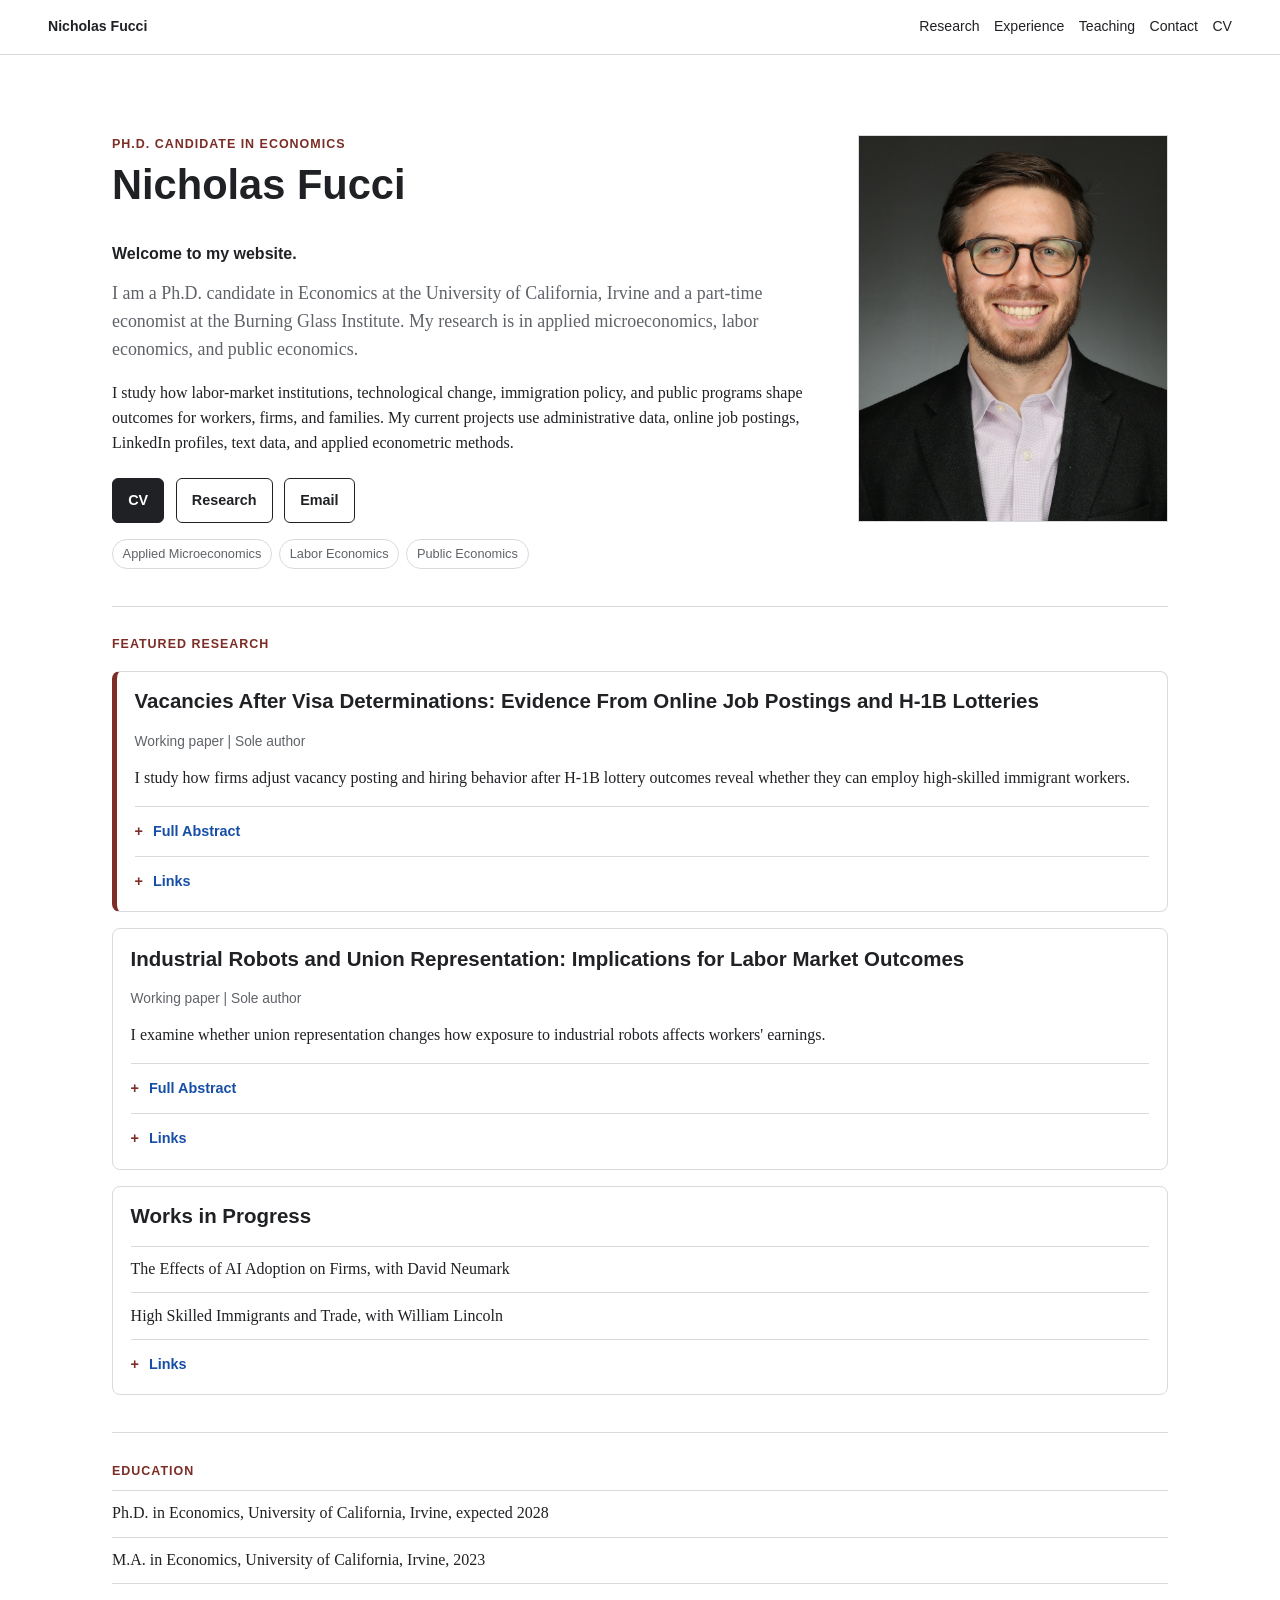
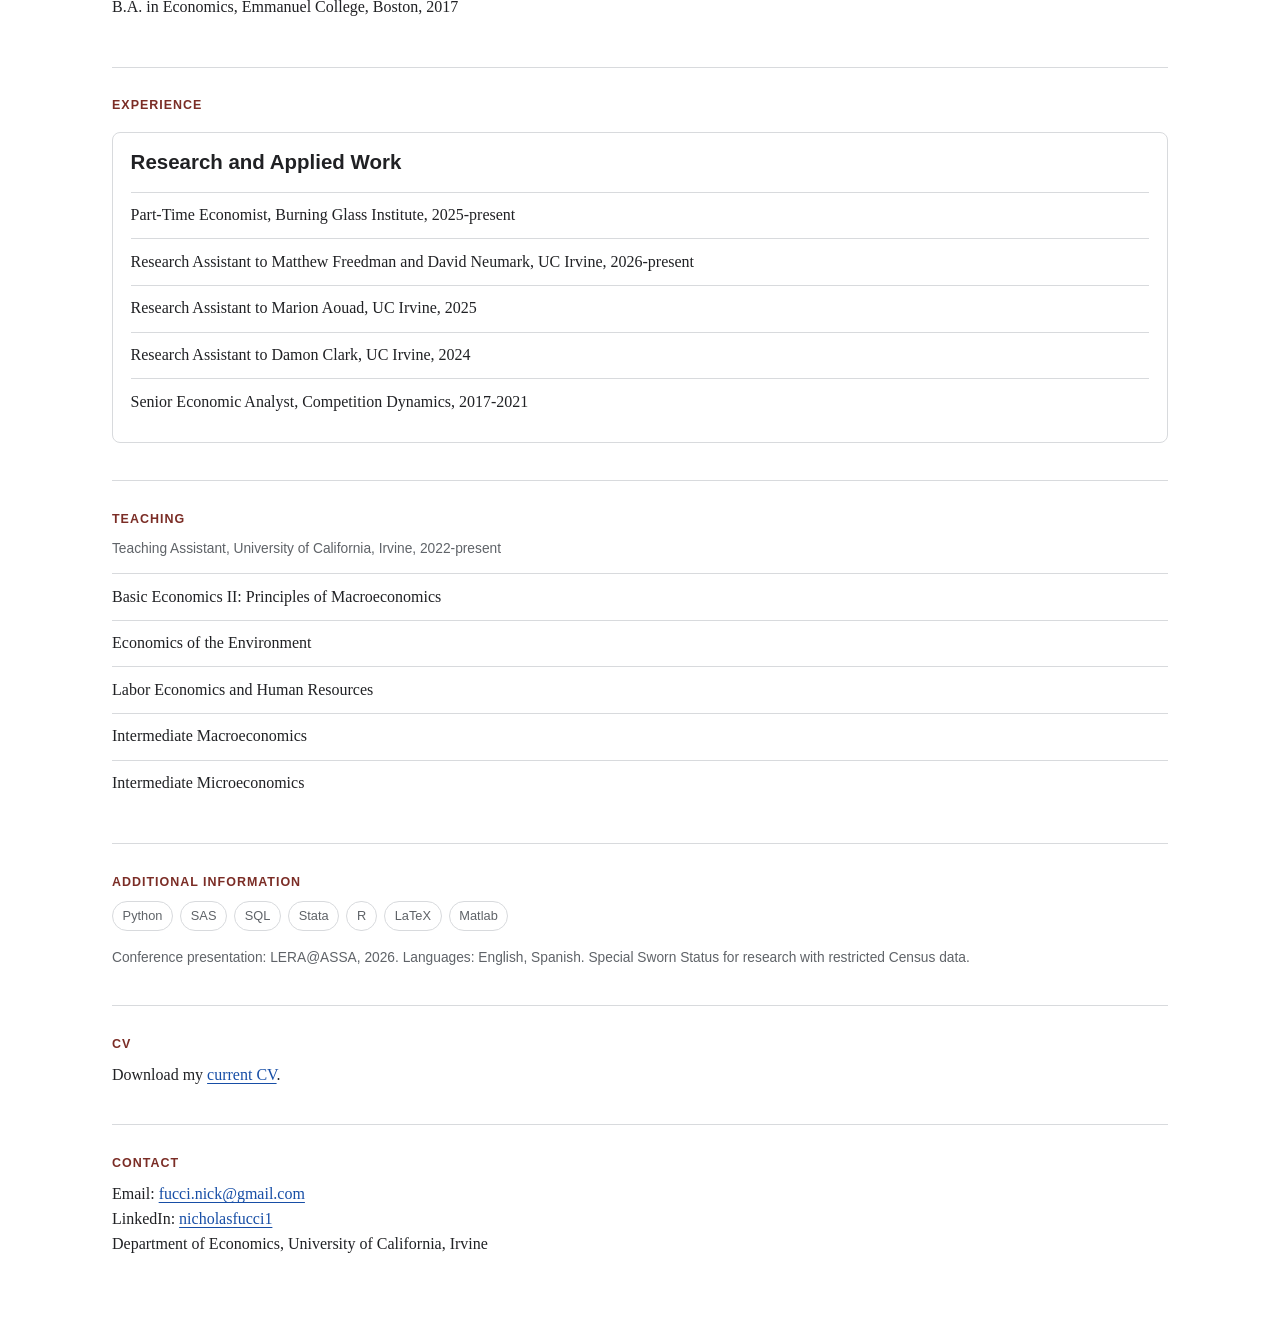
==== index.html @ 7fe5c4fa "Move work in progress link into links section" ====
<!doctype html>
<html lang="en">
  <head>
    <meta charset="utf-8">
    <meta name="viewport" content="width=device-width, initial-scale=1">
    <script async src="https://www.googletagmanager.com/gtag/js?id=G-LJJ1S5D1RD"></script>
    <script>
      window.dataLayer = window.dataLayer || [];
      function gtag(){dataLayer.push(arguments);}
      gtag('js', new Date());

      gtag('config', 'G-LJJ1S5D1RD');
    </script>
    <title>Nicholas Fucci Economics | Ph.D. Candidate at UC Irvine</title>
    <meta
      name="description"
      content="I am Nicholas Fucci, an Economics Ph.D. candidate at the University of California, Irvine specializing in applied microeconomics, labor economics, and public economics."
    >
    <meta name="robots" content="index, follow">
    <link rel="canonical" href="https://fuccin30.github.io/website/">
    <meta property="og:type" content="profile">
    <meta property="og:title" content="Nicholas Fucci Economics | Ph.D. Candidate at UC Irvine">
    <meta
      property="og:description"
      content="I am an Economics Ph.D. candidate at UC Irvine researching applied microeconomics, labor economics, public economics, technology, immigration, and labor-market institutions."
    >
    <meta property="og:url" content="https://fuccin30.github.io/website/">
    <meta property="og:image" content="https://fuccin30.github.io/website/assets/images/nicholas-fucci-headshot.jpg">
    <meta name="twitter:card" content="summary">
    <meta name="twitter:title" content="Nicholas Fucci Economics | Ph.D. Candidate at UC Irvine">
    <meta
      name="twitter:description"
      content="I am an Economics Ph.D. candidate at UC Irvine specializing in applied microeconomics, labor economics, and public economics."
    >
    <meta name="twitter:image" content="https://fuccin30.github.io/website/assets/images/nicholas-fucci-headshot.jpg">
    <link rel="stylesheet" href="shared/styles.css">
    <script type="application/ld+json">
      {
        "@context": "https://schema.org",
        "@type": "Person",
        "name": "Nicholas Fucci",
        "url": "https://fuccin30.github.io/website/",
        "image": "https://fuccin30.github.io/website/assets/images/nicholas-fucci-headshot.jpg",
        "jobTitle": "Ph.D. Candidate in Economics",
        "affiliation": {
          "@type": "CollegeOrUniversity",
          "name": "University of California, Irvine",
          "url": "https://uci.edu/"
        },
        "alumniOf": [
          {
            "@type": "CollegeOrUniversity",
            "name": "University of California, Irvine"
          },
          {
            "@type": "CollegeOrUniversity",
            "name": "Emmanuel College"
          }
        ],
        "knowsAbout": [
          "Economics",
          "Applied Microeconomics",
          "Labor Economics",
          "Public Economics",
          "Industrial Robots",
          "Union Representation",
          "H-1B Visas",
          "Online Job Postings"
        ],
        "sameAs": [
          "https://www.linkedin.com/in/nicholasfucci1"
        ]
      }
    </script>
  </head>
  <body class="shell-page">
    <nav class="nav" aria-label="Main navigation">
      <a class="site-name" href="index.html">Nicholas Fucci</a>
      <div class="nav-links">
        <a href="#research">Research</a>
        <a href="#experience">Experience</a>
        <a href="#teaching">Teaching</a>
        <a href="#contact">Contact</a>
        <a href="#cv">CV</a>
      </div>
    </nav>

    <main class="container">
      <section class="hero">
        <div>
          <p class="eyebrow">Ph.D. Candidate in Economics</p>
          <h1>Nicholas Fucci</h1>
          <p class="welcome-line">Welcome to my website.</p>
          <p class="lede">
            I am a Ph.D. candidate in Economics at the University of California,
            Irvine and a part-time economist at the Burning Glass Institute. My
            research is in applied microeconomics, labor economics, and public
            economics.
          </p>
          <p>
            I study how labor-market institutions, technological change, immigration
            policy, and public programs shape outcomes for workers, firms, and families.
            My current projects use administrative data, online job postings, LinkedIn
            profiles, text data, and applied econometric methods.
          </p>
          <div class="action-row">
            <a class="button" href="assets/files/Nicholas-Fucci-CV.pdf" target="_blank" rel="noopener">CV</a>
            <a class="button secondary" href="#research">Research</a>
            <a class="button secondary" href="mailto:fucci.nick@gmail.com">Email</a>
          </div>
          <div class="tag-row" aria-label="Research fields">
            <span class="tag">Applied Microeconomics</span>
            <span class="tag">Labor Economics</span>
            <span class="tag">Public Economics</span>
          </div>
        </div>
        <img
          class="headshot-photo"
          src="assets/images/nicholas-fucci-headshot.jpg"
          alt="Nicholas Fucci headshot"
        >
      </section>

      <section class="section" id="research">
        <p class="eyebrow">Featured Research</p>
        <article class="paper-card featured">
          <h2>Vacancies After Visa Determinations: Evidence From Online Job Postings and H-1B Lotteries</h2>
          <p class="meta">Working paper | Sole author</p>
          <p class="paper-summary">
            I study how firms adjust vacancy posting and hiring behavior after H-1B
            lottery outcomes reveal whether they can employ high-skilled immigrant
            workers.
          </p>
          <details class="paper-details">
            <summary>Full Abstract</summary>
            <p>
              This paper studies the impact of high-skilled immigration on firms and
              workers in response to the H-1B visa lottery. I construct firm-level
              measures of lottery success using administrative H-1B data and link these
              measures to detailed job posting and LinkedIn profile data. I find that
              firms with more favorable lottery outcomes increase vacancy postings in
              the months following the lottery, consistent with H-1B workers
              complementing rather than substituting for domestic labor. Further, I
              find evidence that these firms increase their hiring intensity during the
              interim months between the realization of the lottery and the time H-1B
              workers' visas become active, as reflected by a decrease in the average
              duration vacancies are held open. Additional evidence suggests that these
              changes in hiring behavior are not accompanied by systematic changes in
              posted salaries in the short-term. Heterogeneity analyses show that these
              effects are strongest among small and mid-sized firms, suggesting that
              constraints on specialized labor are more salient for these firms.
            </p>
          </details>
          <details class="paper-details">
            <summary>Links</summary>
            <div class="paper-links">
              <span>Draft coming soon</span>
            </div>
          </details>
        </article>

        <article class="paper-card">
          <h2>Industrial Robots and Union Representation: Implications for Labor Market Outcomes</h2>
          <p class="meta">Working paper | Sole author</p>
          <p class="paper-summary">
            I examine whether union representation changes how exposure to industrial
            robots affects workers' earnings.
          </p>
          <details class="paper-details">
            <summary>Full Abstract</summary>
            <p>
              I investigate the differential impact of exposure to industrial robots on
              the earnings of union and non-union workers over the 40-year period from
              1983 to 2022. To estimate this effect, I develop a measure of exposure to
              industrial robot technology using a natural language processing technique.
              Specifically, I apply a dependency parsing algorithm to text from
              occupation taxonomies and U.S. patents to quantify the relevance of
              robot-related innovations to each occupation. The results show that union
              members working in occupations exposed to industrial robots experience a
              significant earnings premium relative to non-union members in the same
              occupation. In my preferred specification, the results indicate a one
              standard deviation increase in exposure to industrial robot technology is
              associated with 2.6% higher weekly earnings for union workers.
            </p>
          </details>
          <details class="paper-details">
            <summary>Links</summary>
            <div class="paper-links">
              <span>Draft coming soon</span>
            </div>
          </details>
        </article>
        <article class="paper-card">
          <h2>Works in Progress</h2>
          <ul class="plain-list">
            <li>The Effects of AI Adoption on Firms, with David Neumark</li>
            <li>High Skilled Immigrants and Trade, with William Lincoln</li>
          </ul>
          <details class="paper-details">
            <summary>Links</summary>
            <div class="paper-links">
              <a
                href="https://www.socsci.uci.edu/newsevents/news/2026/2026-07-28-neumark-government-regulations-ai-employment"
                target="_blank"
                rel="noopener"
              >High level description of the project (UCI School of Social Sciences)</a>
            </div>
          </details>
        </article>
      </section>

      <section class="section">
        <p class="eyebrow">Education</p>
        <ul class="plain-list">
          <li>Ph.D. in Economics, University of California, Irvine, expected 2028</li>
          <li>M.A. in Economics, University of California, Irvine, 2023</li>
          <li>B.A. in Economics, Emmanuel College, Boston, 2017</li>
        </ul>
      </section>

      <section class="section" id="experience">
        <p class="eyebrow">Experience</p>
        <article class="paper-card">
          <h2>Research and Applied Work</h2>
          <ul class="plain-list">
            <li>Part-Time Economist, Burning Glass Institute, 2025-present</li>
            <li>Research Assistant to Matthew Freedman and David Neumark, UC Irvine, 2026-present</li>
            <li>Research Assistant to Marion Aouad, UC Irvine, 2025</li>
            <li>Research Assistant to Damon Clark, UC Irvine, 2024</li>
            <li>Senior Economic Analyst, Competition Dynamics, 2017-2021</li>
          </ul>
        </article>
      </section>

      <section class="section" id="teaching">
        <p class="eyebrow">Teaching</p>
        <p class="meta">Teaching Assistant, University of California, Irvine, 2022-present</p>
        <ul class="plain-list">
          <li>Basic Economics II: Principles of Macroeconomics</li>
          <li>Economics of the Environment</li>
          <li>Labor Economics and Human Resources</li>
          <li>Intermediate Macroeconomics</li>
          <li>Intermediate Microeconomics</li>
        </ul>
      </section>

      <section class="section">
        <p class="eyebrow">Additional Information</p>
        <div class="tag-row" aria-label="Skills">
          <span class="tag">Python</span>
          <span class="tag">SAS</span>
          <span class="tag">SQL</span>
          <span class="tag">Stata</span>
          <span class="tag">R</span>
          <span class="tag">LaTeX</span>
          <span class="tag">Matlab</span>
        </div>
        <p class="meta" style="margin-top: 1rem;">
          Conference presentation: LERA@ASSA, 2026. Languages: English, Spanish.
          Special Sworn Status for research with restricted Census data.
        </p>
      </section>

      <section class="section" id="cv">
        <p class="eyebrow">CV</p>
        <p>
          Download my <a href="assets/files/Nicholas-Fucci-CV.pdf" target="_blank" rel="noopener">current CV</a>.
        </p>
      </section>

      <section class="section" id="contact">
        <p class="eyebrow">Contact</p>
        <p>
          Email: <a href="mailto:fucci.nick@gmail.com">fucci.nick@gmail.com</a><br>
          LinkedIn: <a href="https://www.linkedin.com/in/nicholasfucci1">nicholasfucci1</a><br>
          Department of Economics, University of California, Irvine
        </p>
      </section>
    </main>
  </body>
</html>
---- shared/styles.css ----
:root {
  --ink: #202124;
  --muted: #5f6368;
  --line: #d8dadd;
  --soft: #f6f7f4;
  --paper: #ffffff;
  --accent: #7b2d26;
  --accent-2: #2d5d68;
  --accent-3: #576238;
  --link: #174ea6;
  --shadow: 0 14px 34px rgba(32, 33, 36, 0.08);
}

* {
  box-sizing: border-box;
}

html {
  color: var(--ink);
  font-family: Georgia, "Times New Roman", serif;
  line-height: 1.55;
}

body {
  margin: 0;
  background: var(--paper);
}

a {
  color: var(--link);
  text-decoration-thickness: 1px;
  text-underline-offset: 0.18em;
}

img {
  display: block;
  max-width: 100%;
}

h1,
h2,
h3,
p {
  margin-top: 0;
}

h1,
h2,
h3,
.nav,
.button,
.tag,
.meta,
.eyebrow,
.option-number,
.label {
  font-family: Arial, Helvetica, sans-serif;
}

h1 {
  font-size: 2.6rem;
  line-height: 1.08;
  letter-spacing: 0;
}

h2 {
  font-size: 1.28rem;
  line-height: 1.2;
  letter-spacing: 0;
}

h3 {
  font-size: 1rem;
  line-height: 1.3;
  letter-spacing: 0;
}

.eyebrow {
  color: var(--accent);
  font-size: 0.78rem;
  font-weight: 700;
  letter-spacing: 0.08em;
  margin-bottom: 0.55rem;
  text-transform: uppercase;
}

.lede {
  color: var(--muted);
  font-size: 1.12rem;
  max-width: 780px;
}

.welcome-line {
  color: var(--ink);
  font-family: Arial, Helvetica, sans-serif;
  font-size: 1rem;
  font-weight: 700;
  margin-bottom: 0.8rem;
}

.button {
  align-items: center;
  background: var(--ink);
  border: 1px solid var(--ink);
  border-radius: 6px;
  color: #fff;
  display: inline-flex;
  font-size: 0.9rem;
  font-weight: 700;
  justify-content: center;
  min-height: 42px;
  padding: 0.65rem 0.95rem;
  text-decoration: none;
}

.button.secondary {
  background: transparent;
  color: var(--ink);
}

.nav {
  align-items: center;
  border-bottom: 1px solid var(--line);
  display: flex;
  flex-wrap: wrap;
  gap: 0.8rem 1.3rem;
  justify-content: space-between;
  padding: 1rem clamp(1rem, 4vw, 3rem);
}

.nav a {
  color: var(--ink);
  font-size: 0.88rem;
  text-decoration: none;
}

.nav-links {
  display: flex;
  flex-wrap: wrap;
  gap: 0.9rem;
}

.site-name {
  font-weight: 700;
}

.hub {
  margin: 0 auto;
  max-width: 1120px;
  padding: clamp(2rem, 7vw, 5rem) clamp(1rem, 4vw, 2rem);
}

.option-grid {
  display: grid;
  gap: 1rem;
  grid-template-columns: repeat(3, minmax(0, 1fr));
  margin-top: 2.3rem;
}

.option-card,
.notes-panel,
.paper-card,
.research-card,
.profile-card {
  border: 1px solid var(--line);
  border-radius: 8px;
  background: var(--paper);
}

.option-card {
  display: flex;
  flex-direction: column;
  min-height: 310px;
  padding: 1.3rem;
}

.option-card p {
  color: var(--muted);
  flex: 1;
}

.option-number {
  color: var(--accent-2);
  font-size: 0.8rem;
  font-weight: 700;
  margin-bottom: 1.2rem;
}

.notes-panel {
  background: var(--soft);
  margin-top: 1.2rem;
  padding: 1.3rem;
}

.shell-page {
  min-height: 100vh;
}

.container {
  margin: 0 auto;
  max-width: 1120px;
  padding: clamp(1.5rem, 4vw, 3rem) clamp(1rem, 4vw, 2rem);
}

.hero {
  display: grid;
  gap: clamp(1.5rem, 4vw, 3rem);
  grid-template-columns: minmax(0, 1fr) 310px;
  padding-top: 2rem;
}

.headshot-placeholder {
  align-items: center;
  aspect-ratio: 4 / 5;
  background: linear-gradient(135deg, #edf0eb, #d9e2df);
  border: 1px solid var(--line);
  color: var(--muted);
  display: flex;
  font-family: Arial, Helvetica, sans-serif;
  font-size: 0.88rem;
  justify-content: center;
  text-align: center;
}

.headshot-photo {
  aspect-ratio: 4 / 5;
  border: 1px solid var(--line);
  height: auto;
  object-fit: cover;
  object-position: center 22%;
  width: 100%;
}

.action-row {
  display: flex;
  flex-wrap: wrap;
  gap: 0.7rem;
  margin: 1.4rem 0 1rem;
}

.tag-row {
  display: flex;
  flex-wrap: wrap;
  gap: 0.45rem;
}

.tag {
  border: 1px solid var(--line);
  border-radius: 999px;
  color: var(--muted);
  font-size: 0.8rem;
  padding: 0.25rem 0.6rem;
}

.section {
  border-top: 1px solid var(--line);
  margin-top: 2.3rem;
  padding-top: 1.8rem;
}

.two-column {
  display: grid;
  gap: 2rem;
  grid-template-columns: 250px minmax(0, 1fr);
}

.sidebar {
  align-self: start;
  position: sticky;
  top: 1rem;
}

.profile-card {
  padding: 1rem;
}

.profile-card .headshot-placeholder {
  margin-bottom: 1rem;
}

.meta,
.label {
  color: var(--muted);
  font-size: 0.86rem;
}

.contact-list,
.plain-list {
  list-style: none;
  margin: 0;
  padding: 0;
}

.contact-list li,
.plain-list li {
  border-top: 1px solid var(--line);
  padding: 0.65rem 0;
}

.paper-card,
.research-card {
  margin-top: 1rem;
  padding: 1.1rem;
}

.paper-card.featured {
  border-left: 5px solid var(--accent);
}

.paper-summary {
  color: var(--ink);
  font-size: 1rem;
  margin-bottom: 0.95rem;
}

.paper-details {
  border-top: 1px solid var(--line);
  padding: 0.75rem 0;
}

.paper-details:last-child {
  padding-bottom: 0;
}

.paper-details summary {
  color: var(--link);
  cursor: pointer;
  display: inline-flex;
  font-family: Arial, Helvetica, sans-serif;
  font-size: 0.9rem;
  font-weight: 700;
  list-style: none;
}

.paper-details summary::-webkit-details-marker {
  display: none;
}

.paper-details summary::before {
  color: var(--accent);
  content: "+";
  display: inline-block;
  font-weight: 700;
  margin-right: 0.45rem;
  width: 0.7rem;
}

.paper-details[open] summary::before {
  content: "-";
}

.paper-details p {
  margin: 0.8rem 0 0;
}

.paper-links {
  display: flex;
  flex-wrap: wrap;
  gap: 0.75rem;
  margin-top: 0.8rem;
}

.portfolio-hero {
  background: var(--soft);
  border-bottom: 1px solid var(--line);
}

.portfolio-hero-inner {
  display: grid;
  gap: 2rem;
  grid-template-columns: minmax(0, 1fr) 340px;
  margin: 0 auto;
  max-width: 1160px;
  padding: clamp(2rem, 7vw, 4.8rem) clamp(1rem, 4vw, 2rem);
}

.signal-strip {
  border-top: 1px solid var(--line);
  display: grid;
  gap: 1rem;
  grid-template-columns: repeat(3, minmax(0, 1fr));
  margin-top: 2rem;
  padding-top: 1.2rem;
}

.signal-strip strong {
  display: block;
  font-family: Arial, Helvetica, sans-serif;
}

.research-grid {
  display: grid;
  gap: 1rem;
  grid-template-columns: repeat(2, minmax(0, 1fr));
}

.timeline {
  border-left: 2px solid var(--line);
  padding-left: 1.1rem;
}

.timeline-item {
  margin-bottom: 1.2rem;
}

@media (max-width: 800px) {
  h1 {
    font-size: 2rem;
  }

  .option-grid,
  .hero,
  .two-column,
  .portfolio-hero-inner,
  .signal-strip,
  .research-grid {
    grid-template-columns: 1fr;
  }

  .option-card {
    min-height: auto;
  }

  .hero .headshot-photo {
    justify-self: center;
    max-width: 190px;
    order: -1;
  }

  .sidebar {
    position: static;
  }
}
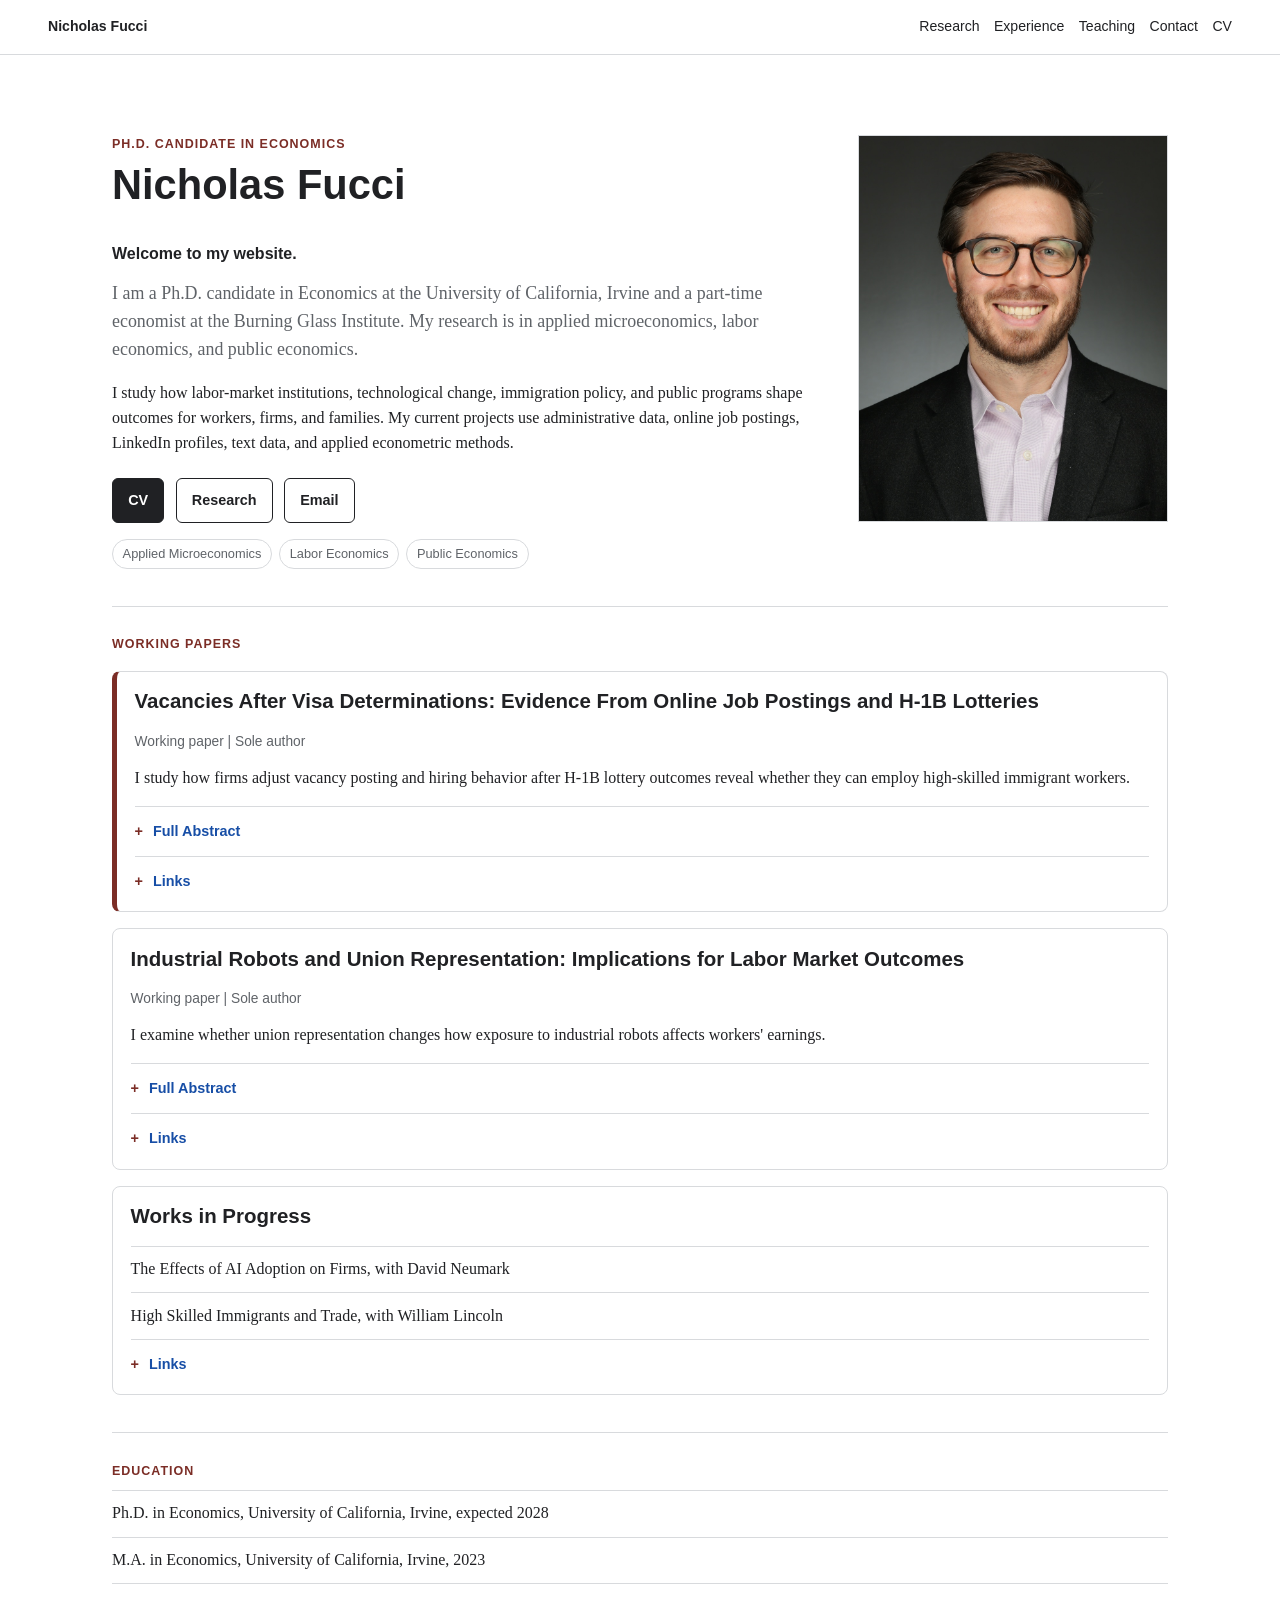
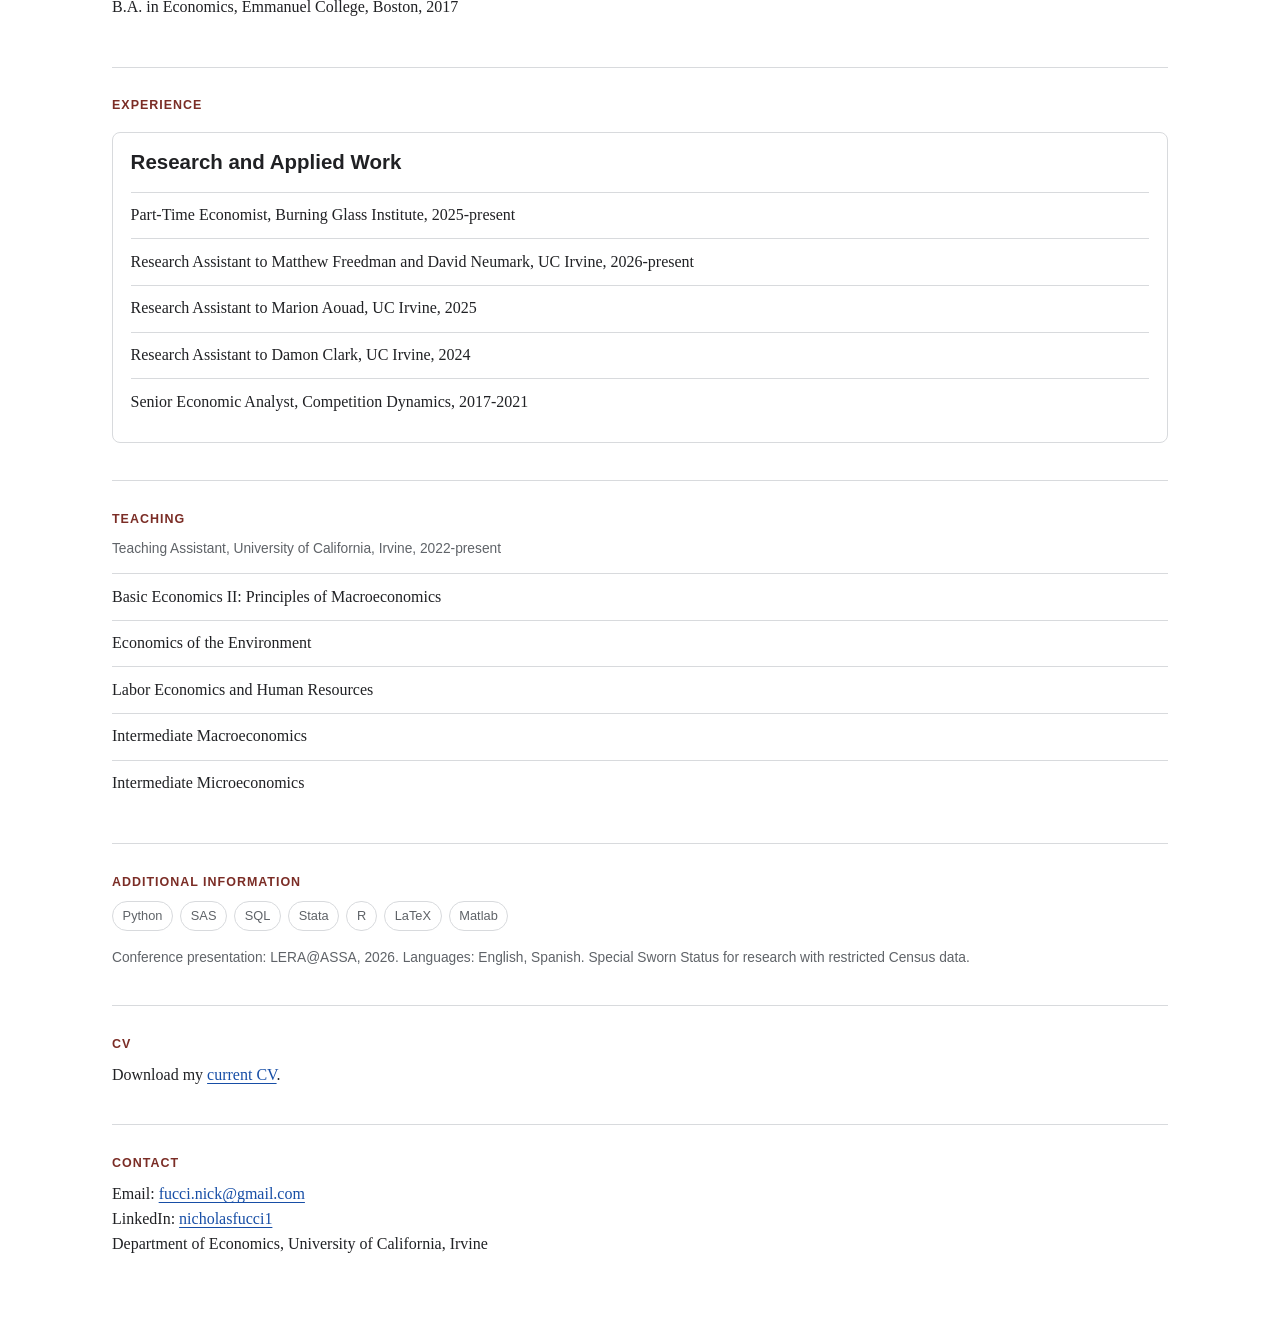
==== commit b72c2c7c: "Rename research section to working papers" ====
--- a/index.html
+++ b/index.html
@@ -122,7 +122,7 @@
       </section>
 
       <section class="section" id="research">
-        <p class="eyebrow">Featured Research</p>
+        <p class="eyebrow">Working Papers</p>
         <article class="paper-card featured">
           <h2>Vacancies After Visa Determinations: Evidence From Online Job Postings and H-1B Lotteries</h2>
           <p class="meta">Working paper | Sole author</p>
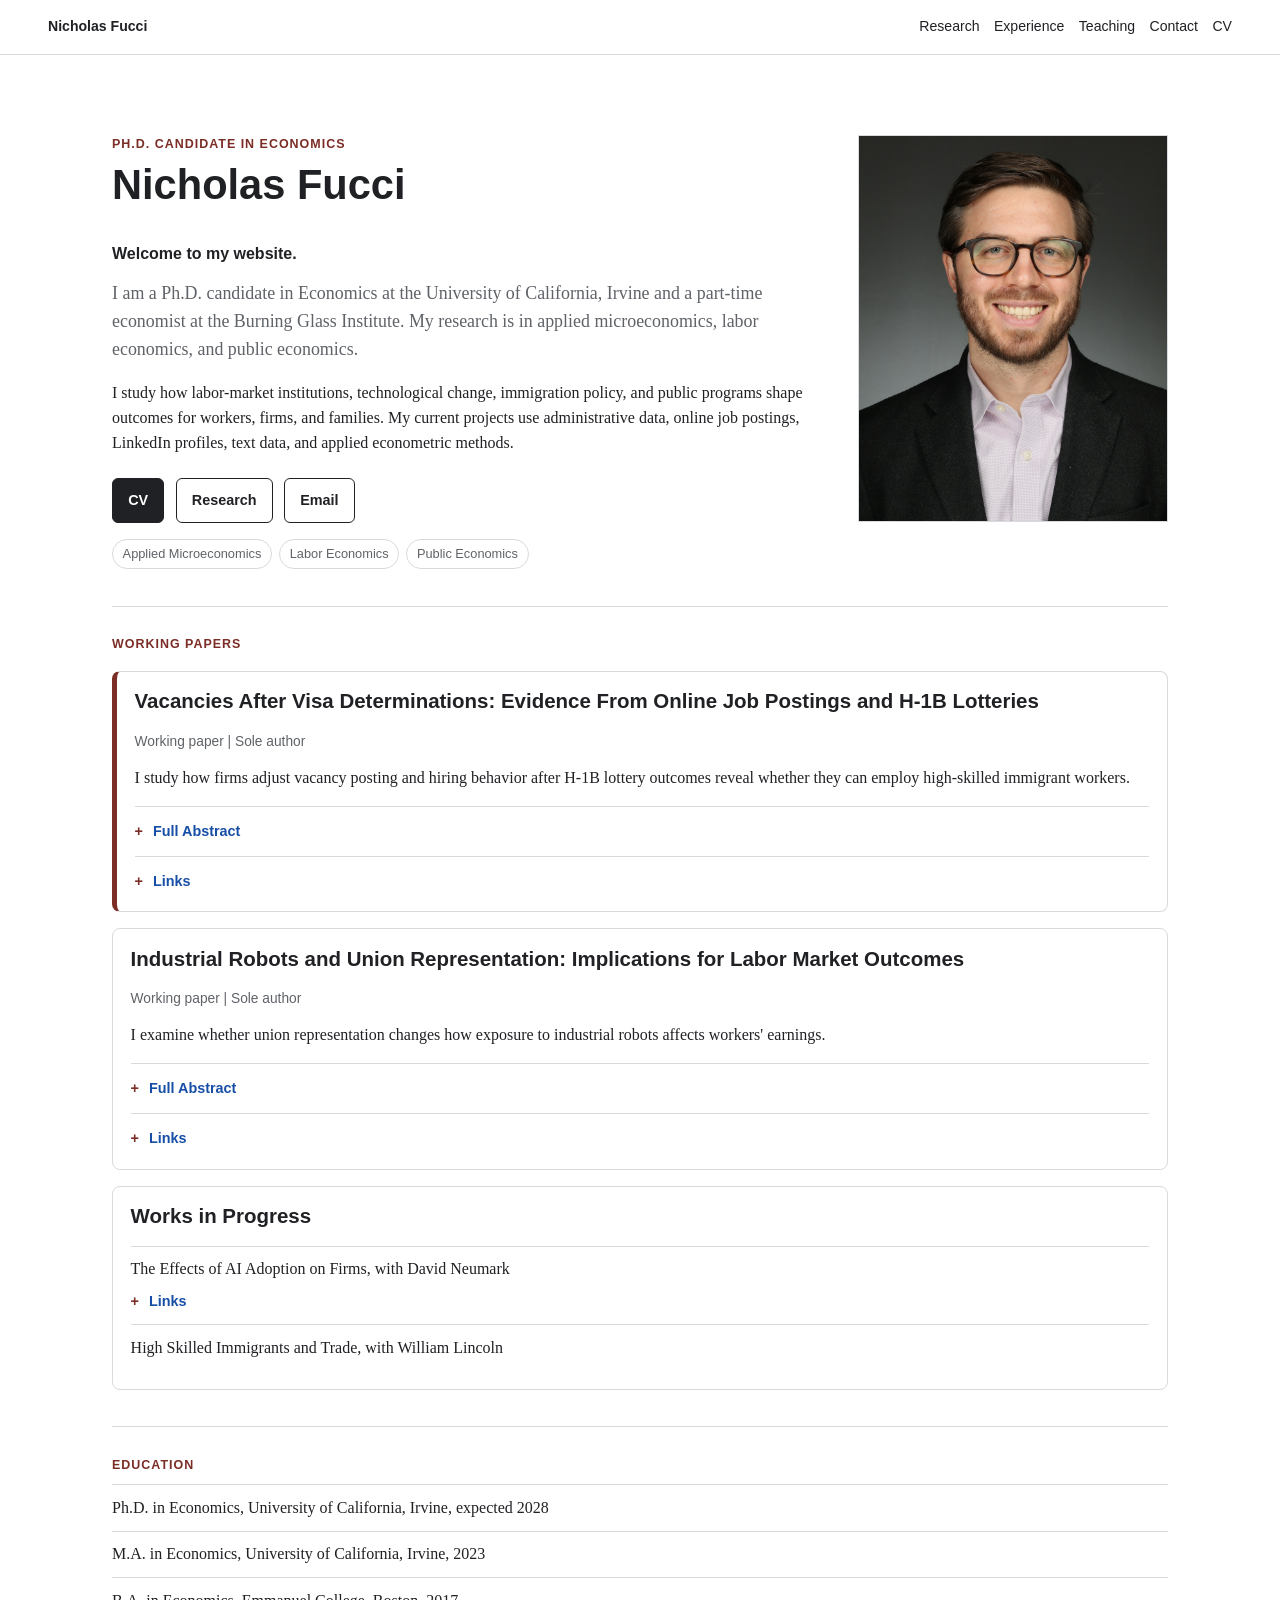
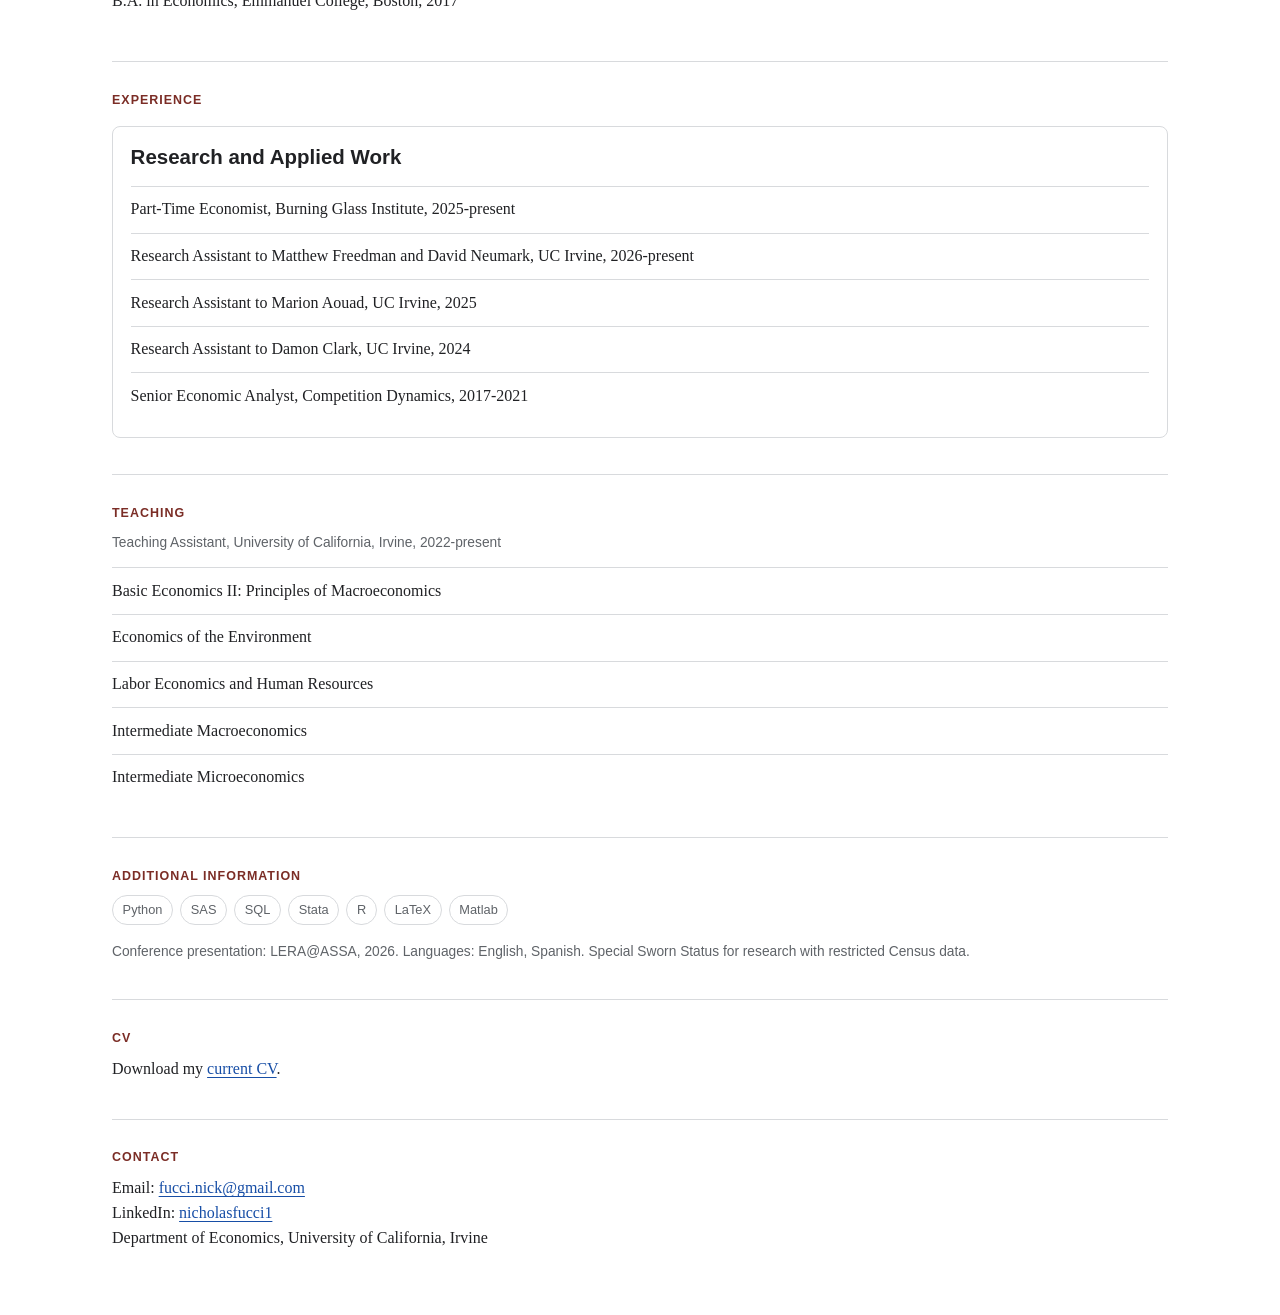
==== commit b3b51e68: "Nest work in progress links under project" ====
--- a/index.html
+++ b/index.html
@@ -193,19 +193,21 @@
         <article class="paper-card">
           <h2>Works in Progress</h2>
           <ul class="plain-list">
-            <li>The Effects of AI Adoption on Firms, with David Neumark</li>
+            <li>
+              The Effects of AI Adoption on Firms, with David Neumark
+              <details class="paper-details project-links">
+                <summary>Links</summary>
+                <div class="paper-links">
+                  <a
+                    href="https://www.socsci.uci.edu/newsevents/news/2026/2026-07-28-neumark-government-regulations-ai-employment"
+                    target="_blank"
+                    rel="noopener"
+                  >High level description of the project (UCI School of Social Sciences)</a>
+                </div>
+              </details>
+            </li>
             <li>High Skilled Immigrants and Trade, with William Lincoln</li>
           </ul>
-          <details class="paper-details">
-            <summary>Links</summary>
-            <div class="paper-links">
-              <a
-                href="https://www.socsci.uci.edu/newsevents/news/2026/2026-07-28-neumark-government-regulations-ai-employment"
-                target="_blank"
-                rel="noopener"
-              >High level description of the project (UCI School of Social Sciences)</a>
-            </div>
-          </details>
         </article>
       </section>
 
--- a/shared/styles.css
+++ b/shared/styles.css
@@ -322,6 +322,11 @@
   padding-bottom: 0;
 }
 
+.plain-list .project-links {
+  border-top: 0;
+  padding: 0.45rem 0 0;
+}
+
 .paper-details summary {
   color: var(--link);
   cursor: pointer;
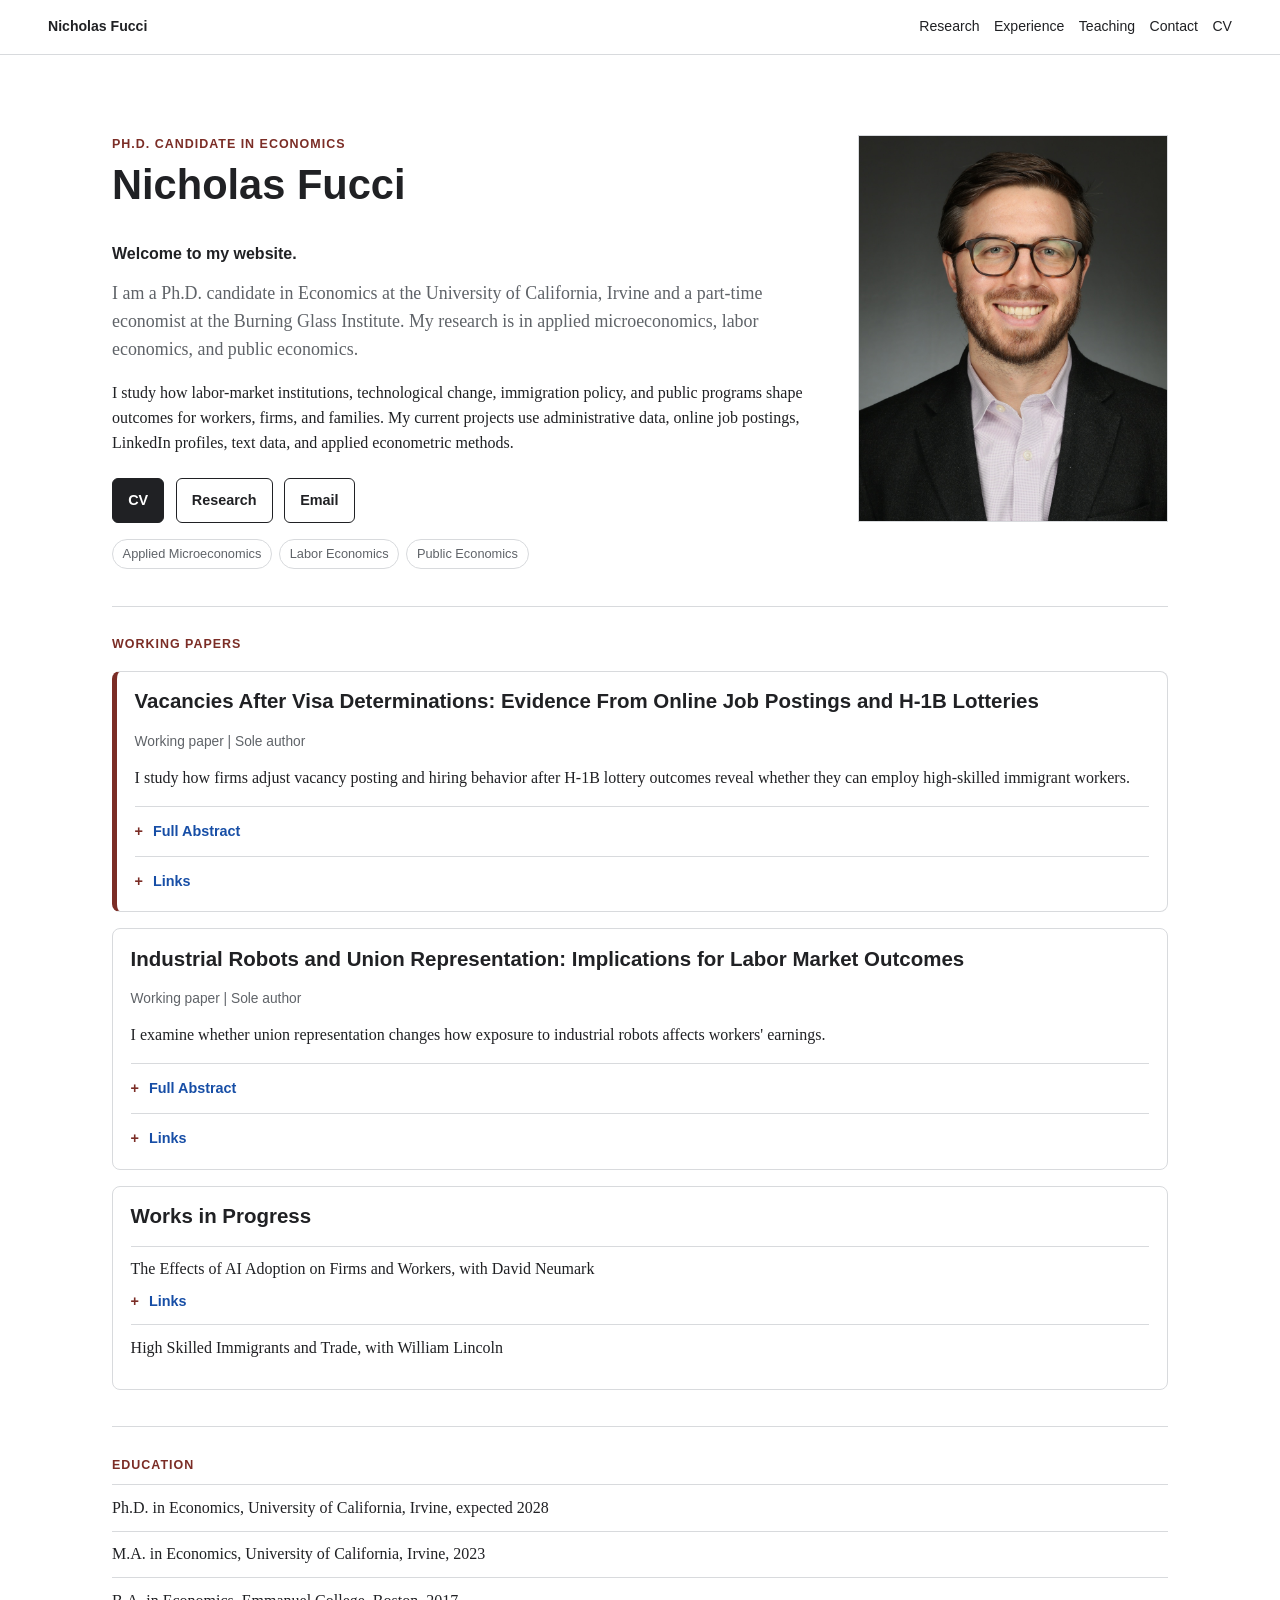
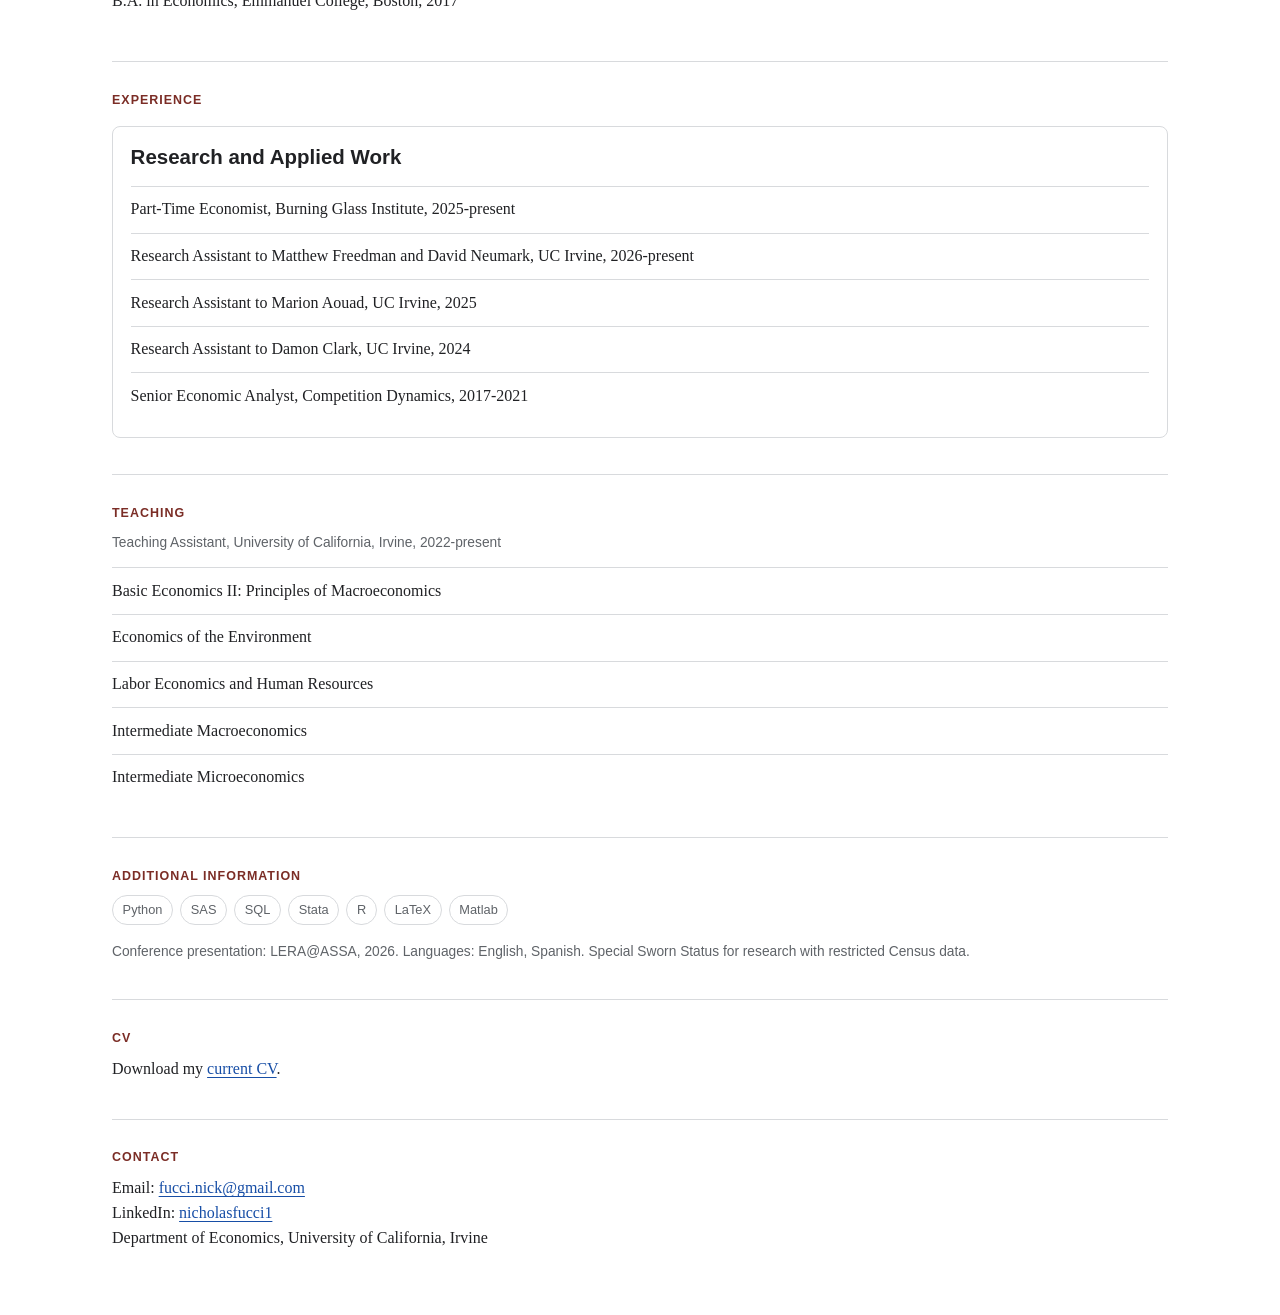
==== commit 4c4c347c: "Rename AI adoption work in progress" ====
--- a/index.html
+++ b/index.html
@@ -194,7 +194,7 @@
           <h2>Works in Progress</h2>
           <ul class="plain-list">
             <li>
-              The Effects of AI Adoption on Firms, with David Neumark
+              The Effects of AI Adoption on Firms and Workers, with David Neumark
               <details class="paper-details project-links">
                 <summary>Links</summary>
                 <div class="paper-links">
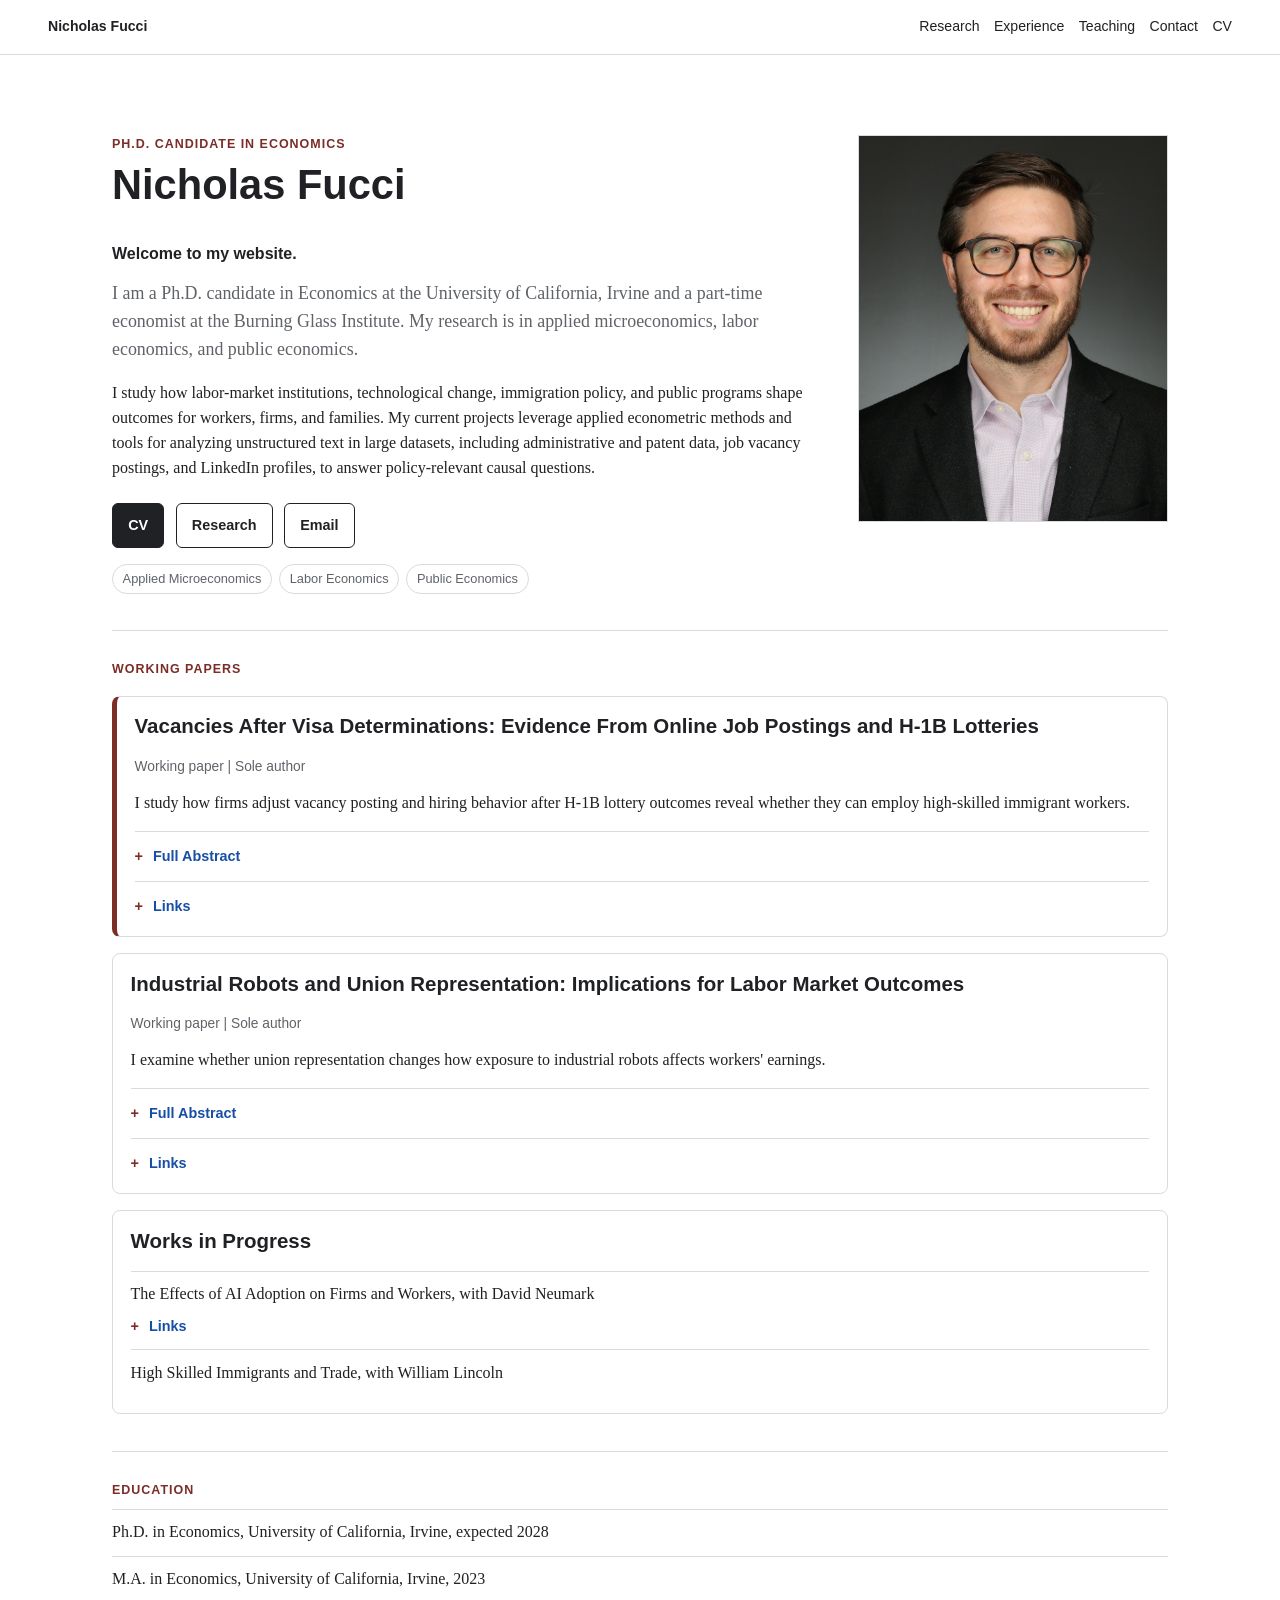
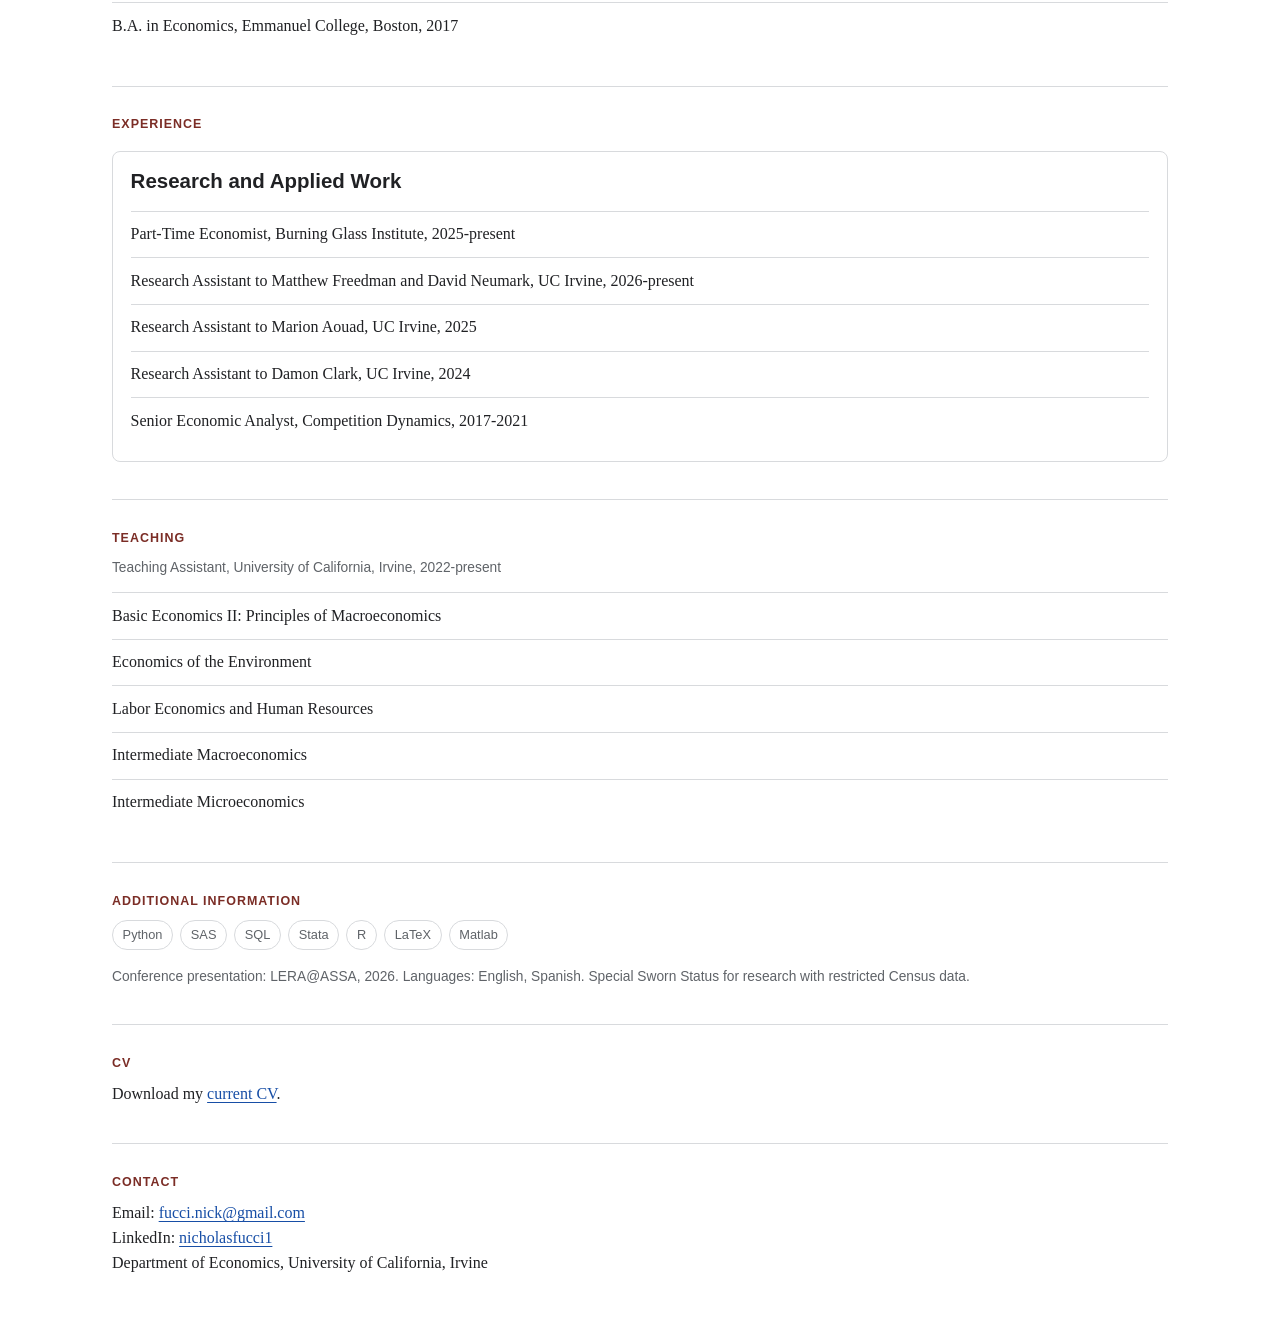
==== commit 80f4d67c: "Refine current projects bio sentence" ====
--- a/index.html
+++ b/index.html
@@ -100,8 +100,10 @@
           <p>
             I study how labor-market institutions, technological change, immigration
             policy, and public programs shape outcomes for workers, firms, and families.
-            My current projects use administrative data, online job postings, LinkedIn
-            profiles, text data, and applied econometric methods.
+            My current projects leverage applied econometric methods and tools for
+            analyzing unstructured text in large datasets, including administrative
+            and patent data, job vacancy postings, and LinkedIn profiles, to answer
+            policy-relevant causal questions.
           </p>
           <div class="action-row">
             <a class="button" href="assets/files/Nicholas-Fucci-CV.pdf" target="_blank" rel="noopener">CV</a>
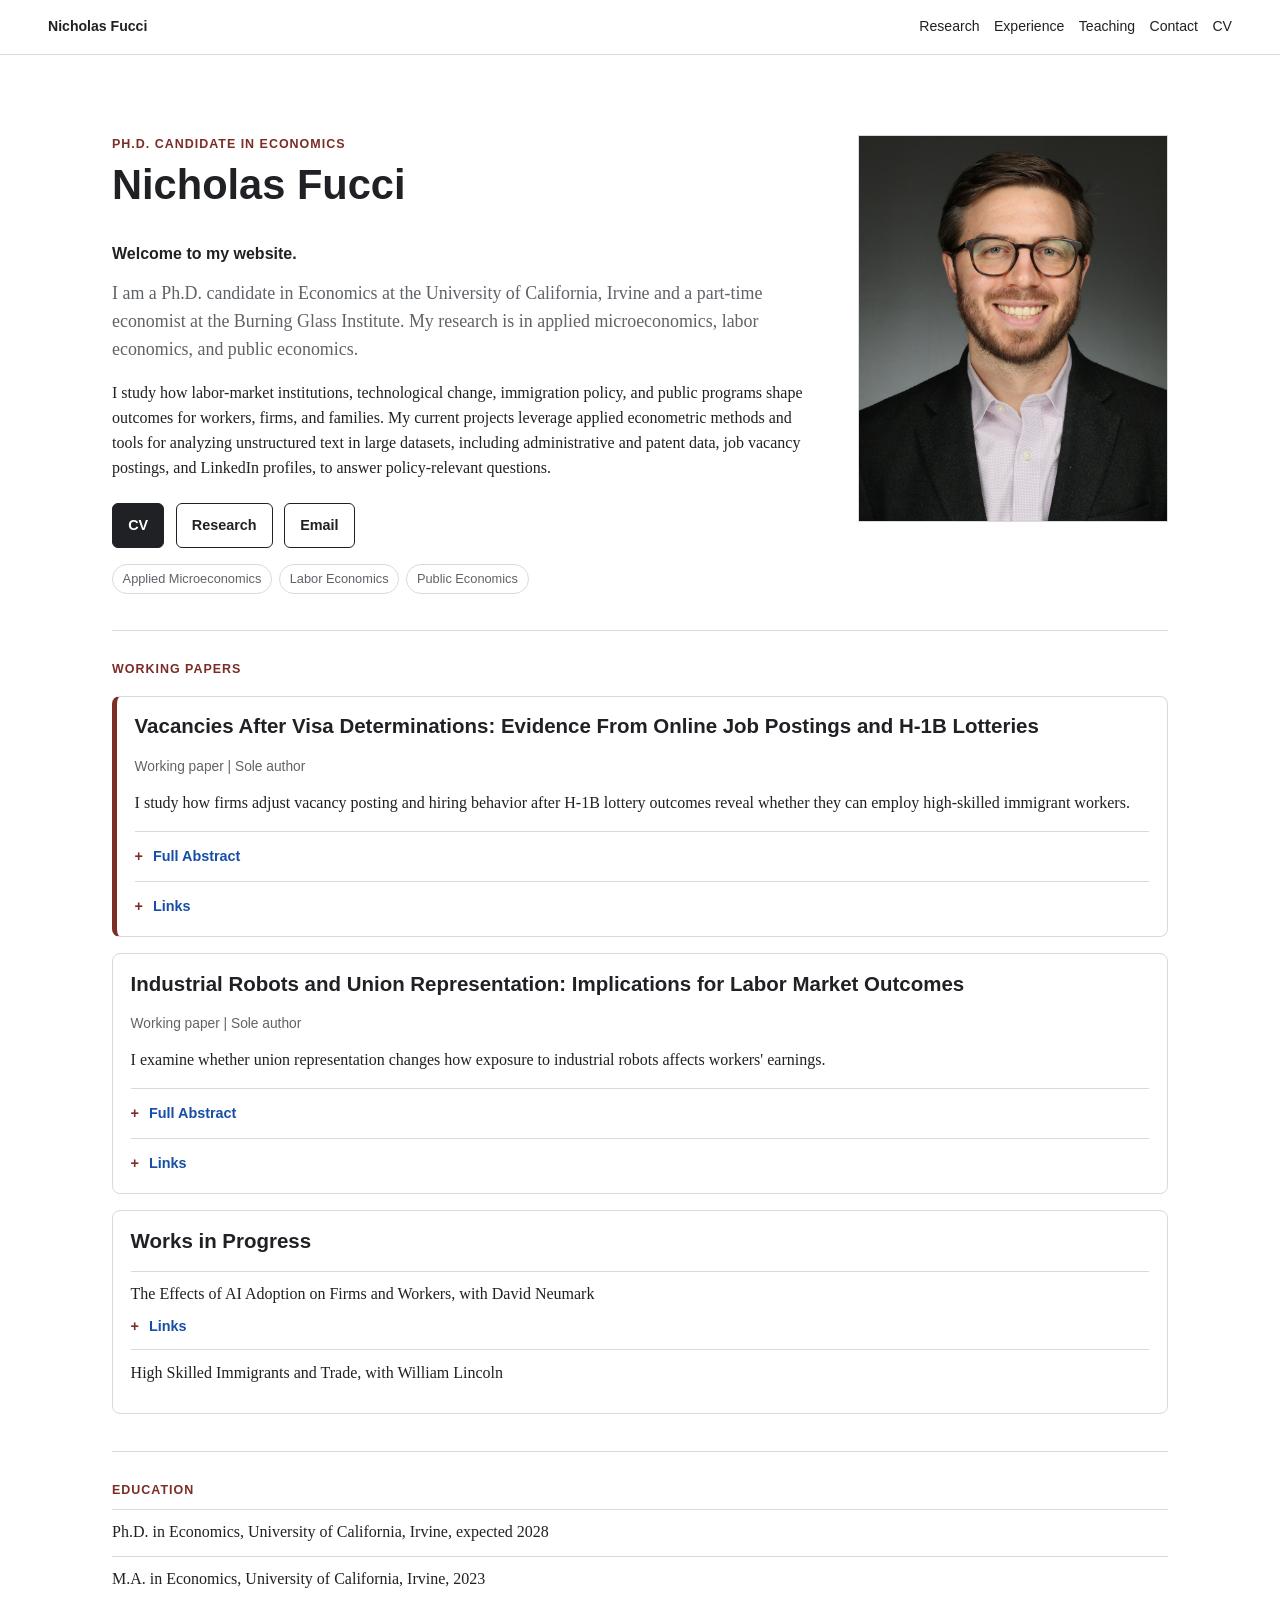
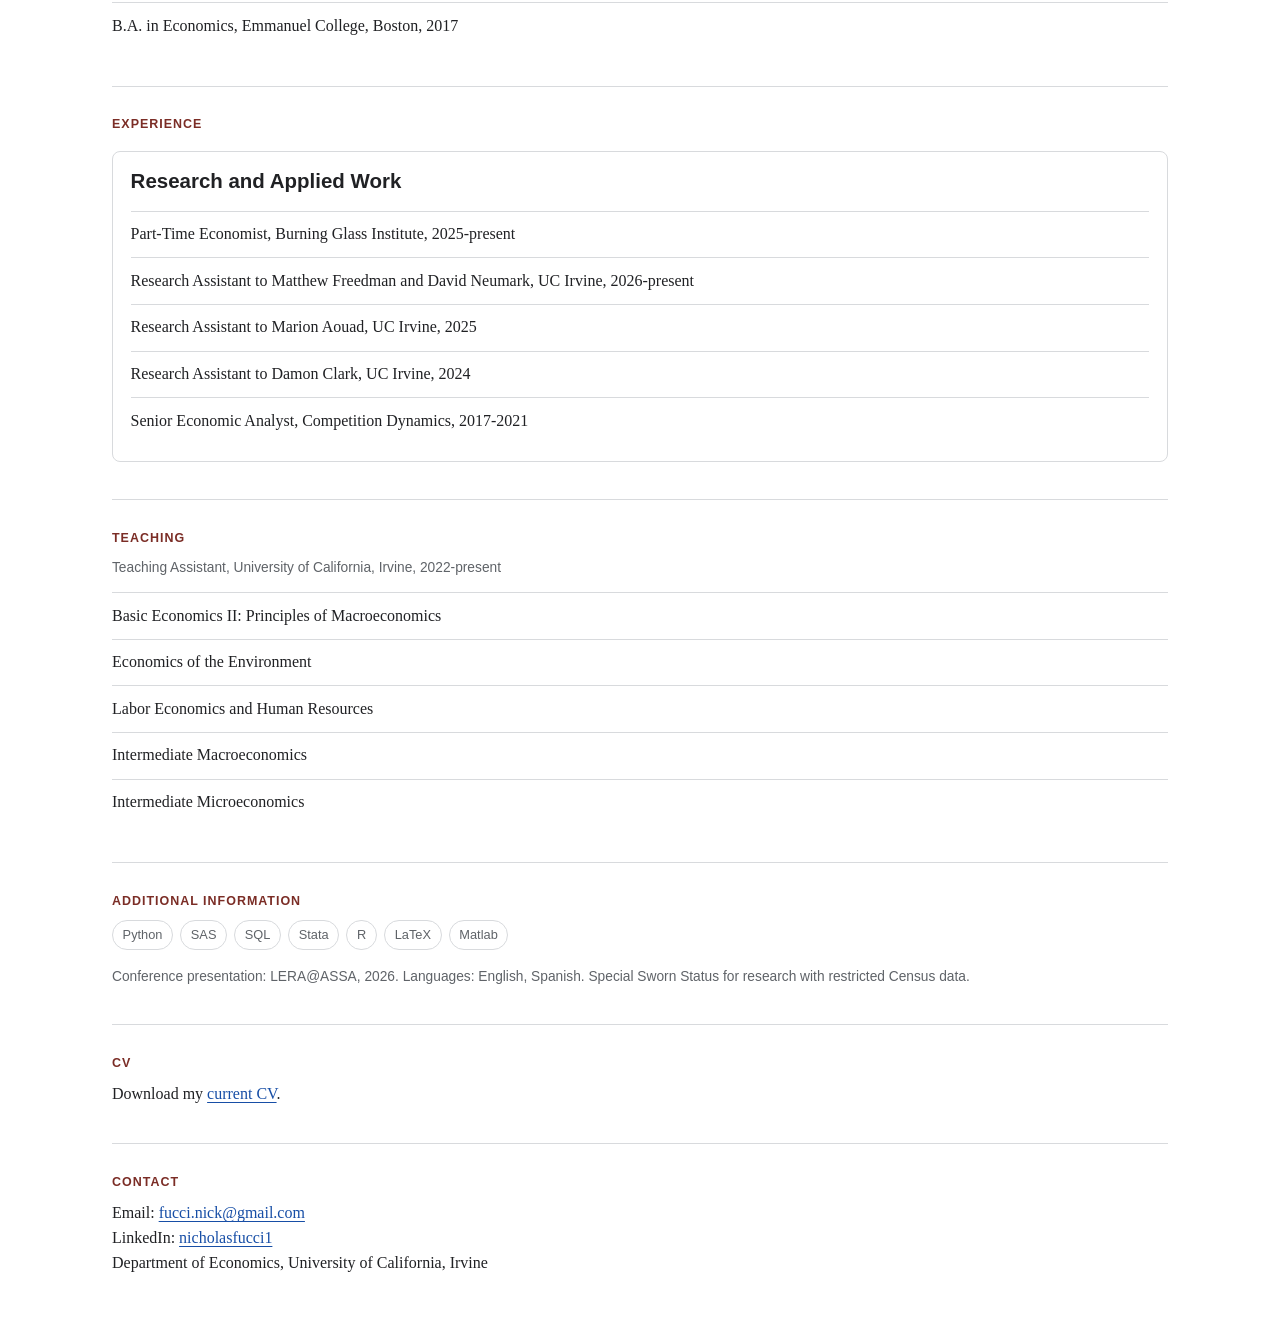
==== commit 554ada6b: "Remove causal from bio sentence" ====
--- a/index.html
+++ b/index.html
@@ -103,7 +103,7 @@
             My current projects leverage applied econometric methods and tools for
             analyzing unstructured text in large datasets, including administrative
             and patent data, job vacancy postings, and LinkedIn profiles, to answer
-            policy-relevant causal questions.
+            policy-relevant questions.
           </p>
           <div class="action-row">
             <a class="button" href="assets/files/Nicholas-Fucci-CV.pdf" target="_blank" rel="noopener">CV</a>
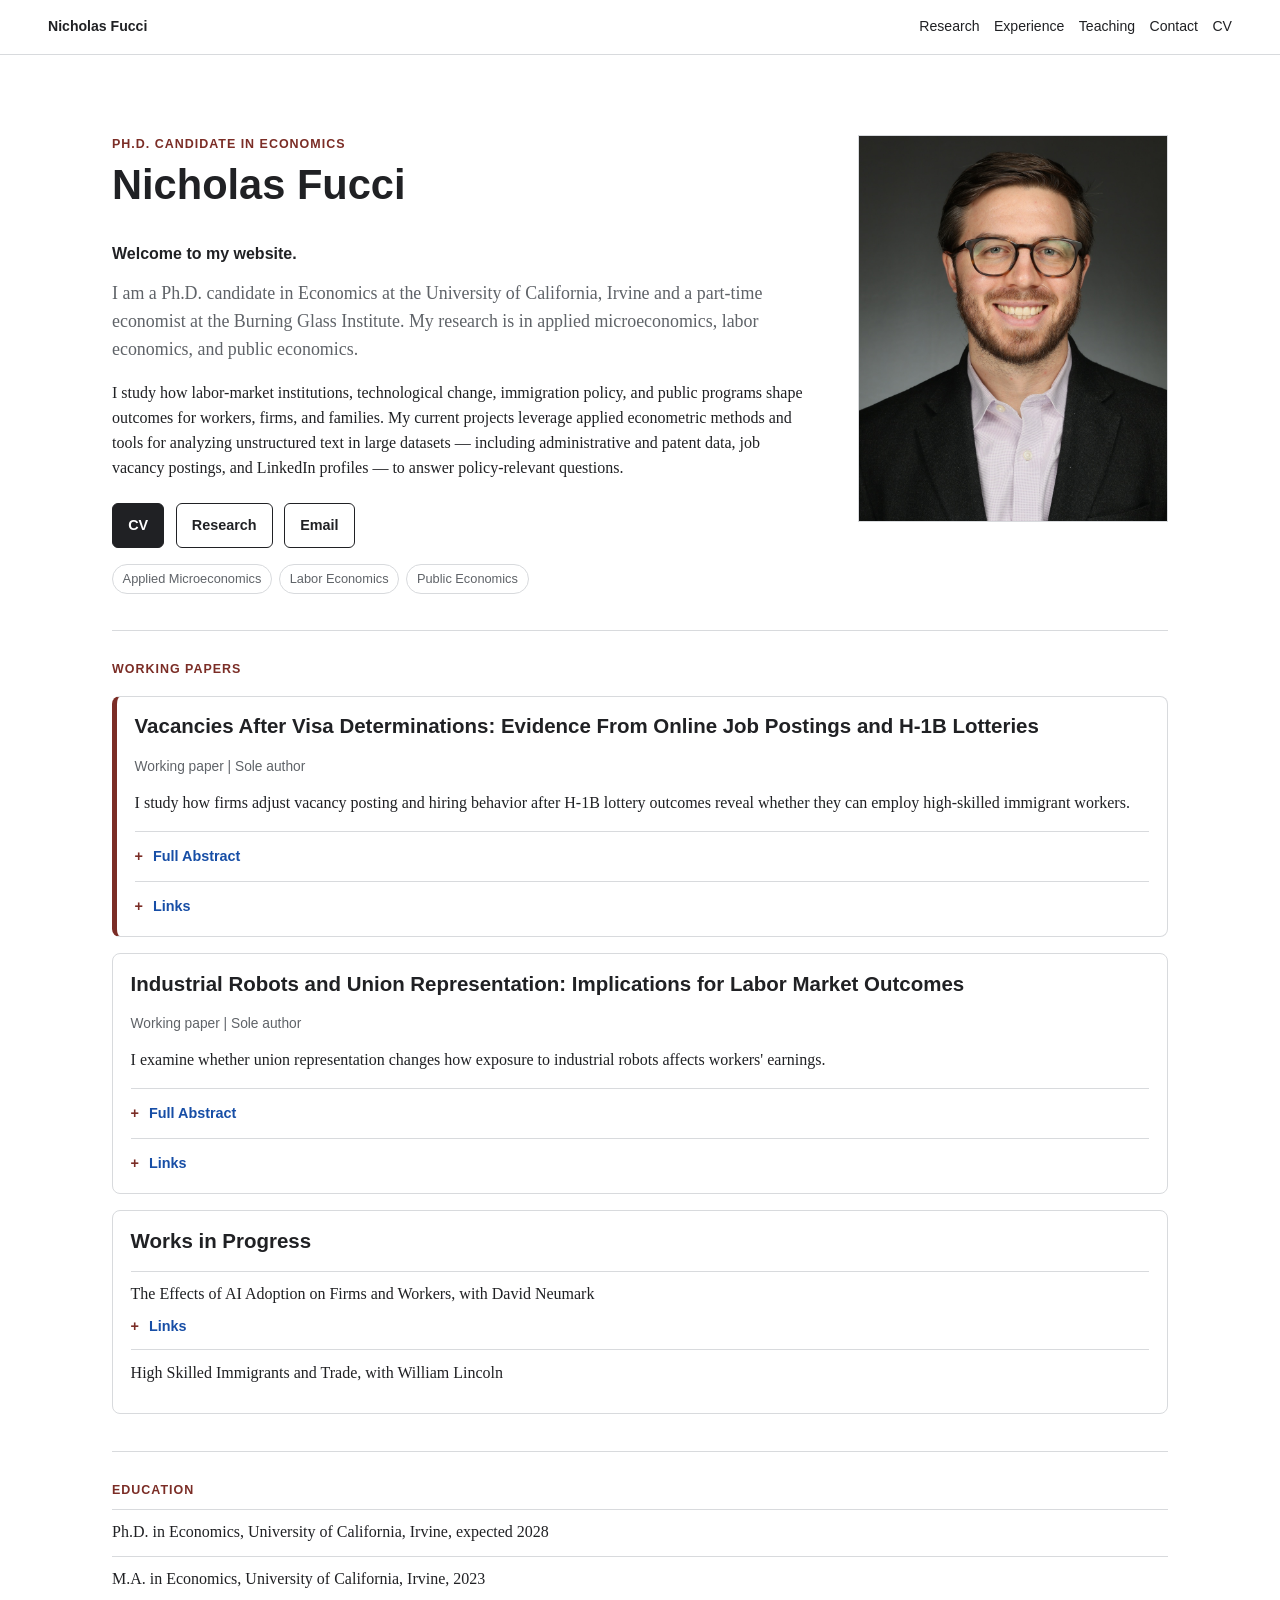
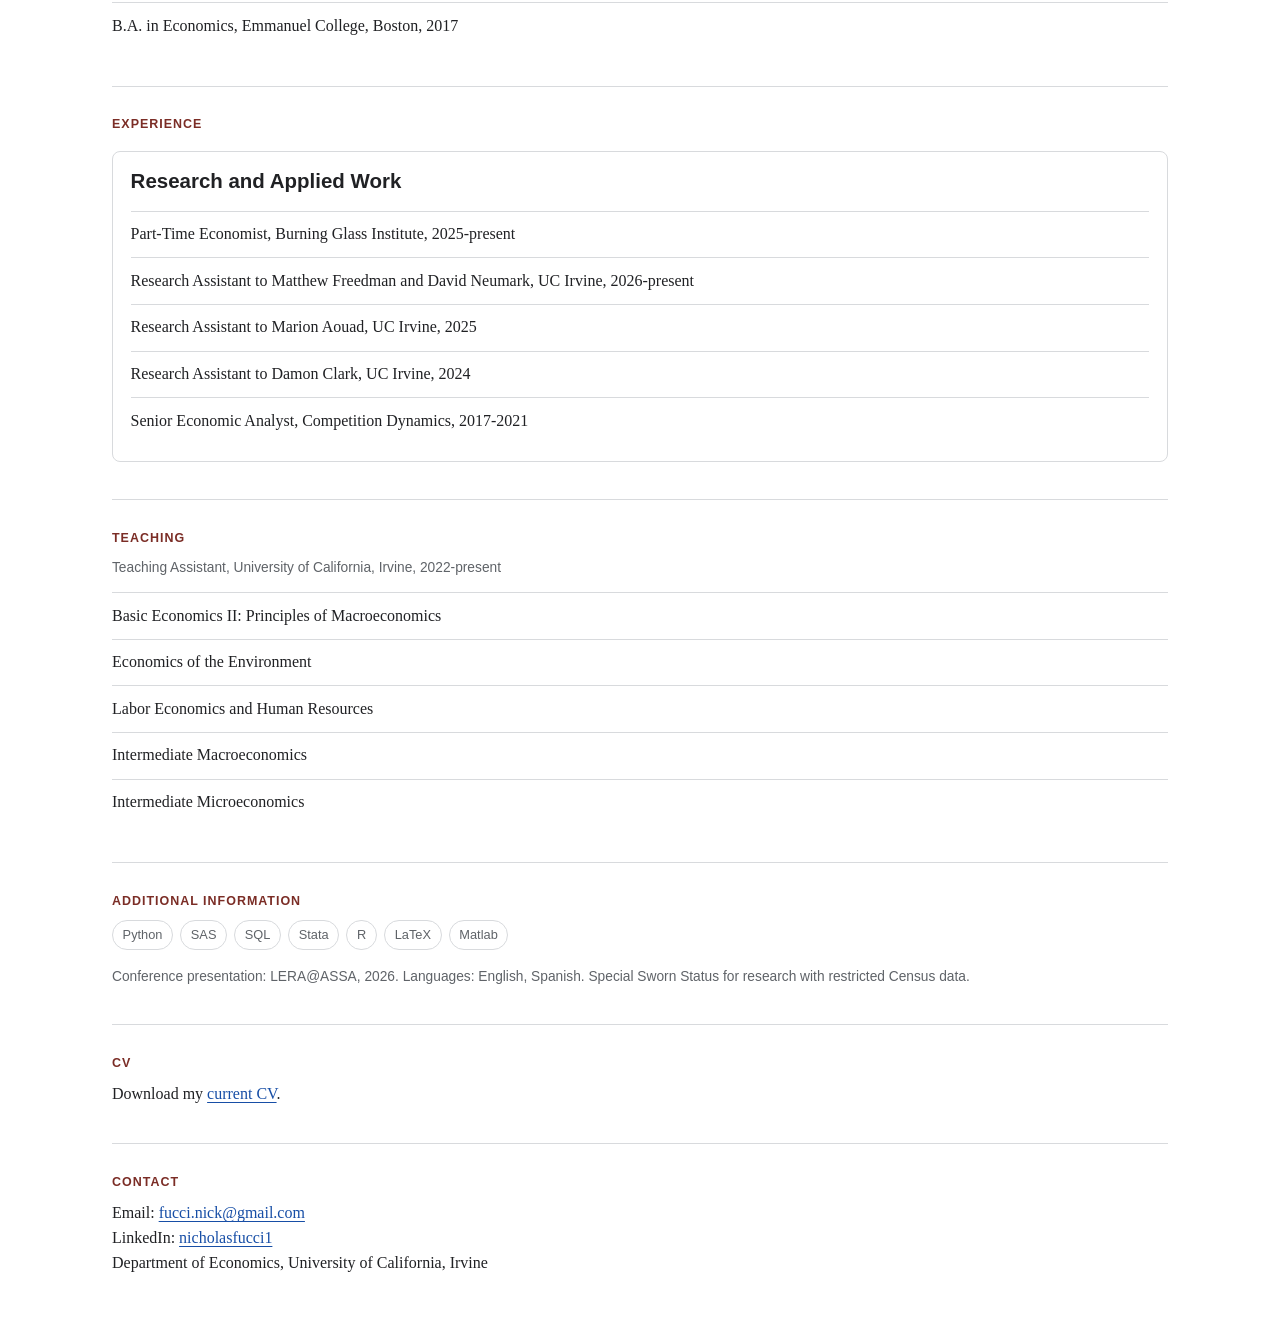
==== commit e643fca5: "Use em dashes in bio dataset phrase" ====
--- a/index.html
+++ b/index.html
@@ -101,8 +101,8 @@
             I study how labor-market institutions, technological change, immigration
             policy, and public programs shape outcomes for workers, firms, and families.
             My current projects leverage applied econometric methods and tools for
-            analyzing unstructured text in large datasets, including administrative
-            and patent data, job vacancy postings, and LinkedIn profiles, to answer
+            analyzing unstructured text in large datasets &mdash; including administrative
+            and patent data, job vacancy postings, and LinkedIn profiles &mdash; to answer
             policy-relevant questions.
           </p>
           <div class="action-row">
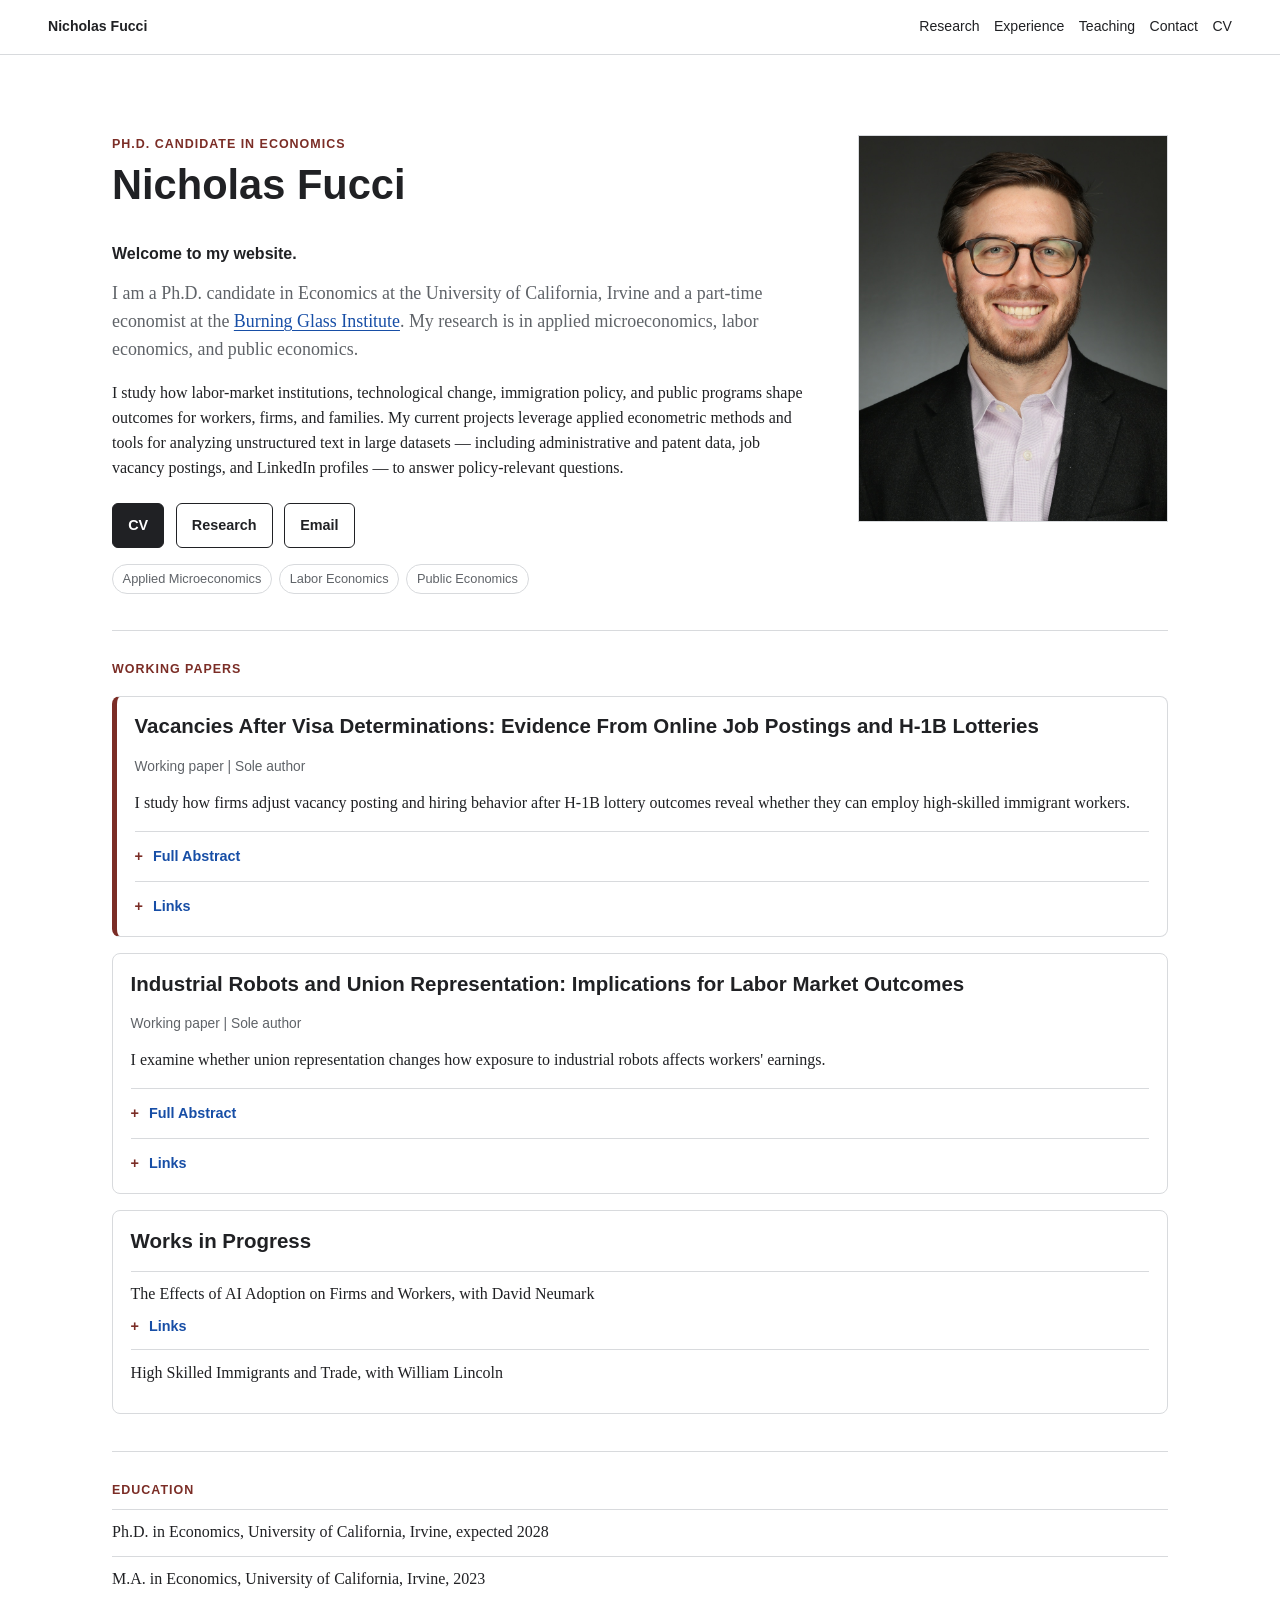
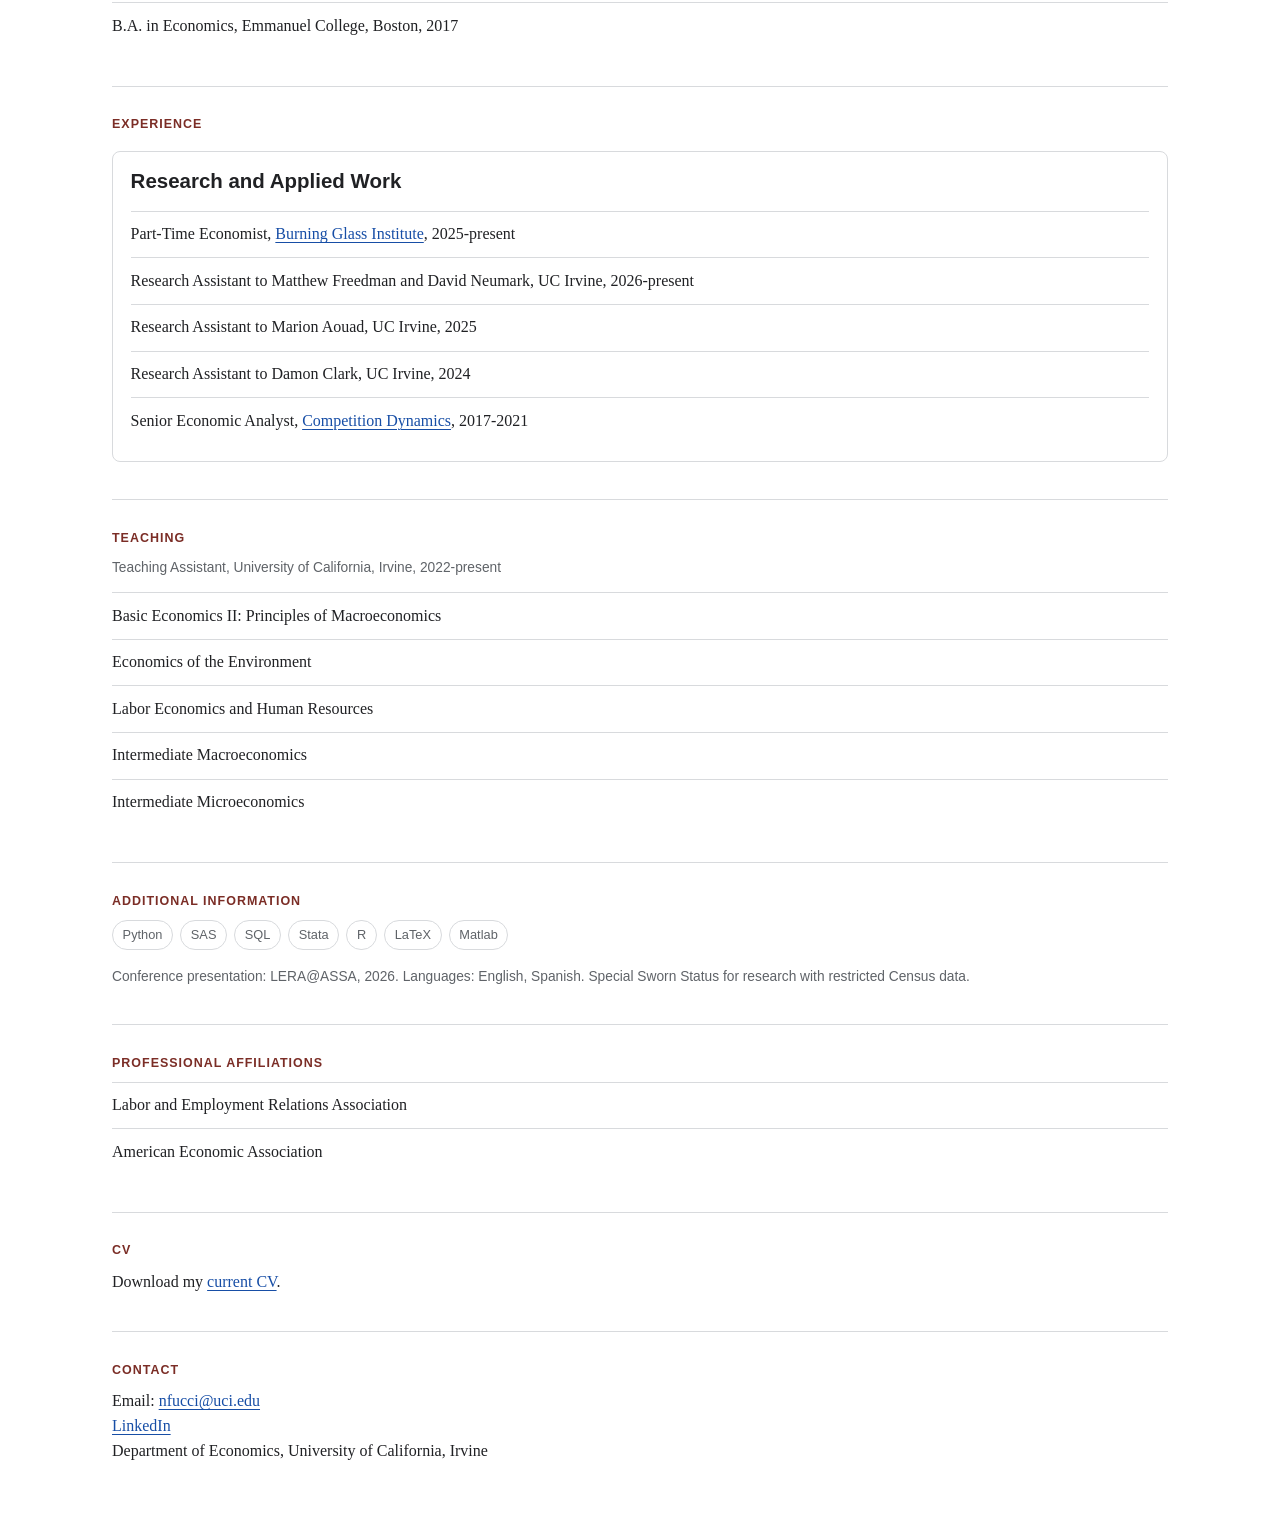
==== commit 83201a0f: "Update contact links and affiliations" ====
--- a/index.html
+++ b/index.html
@@ -93,7 +93,9 @@
           <p class="welcome-line">Welcome to my website.</p>
           <p class="lede">
             I am a Ph.D. candidate in Economics at the University of California,
-            Irvine and a part-time economist at the Burning Glass Institute. My
+            Irvine and a part-time economist at the
+            <a href="https://www.burningglassinstitute.org/" target="_blank" rel="noopener">Burning Glass Institute</a>.
+            My
             research is in applied microeconomics, labor economics, and public
             economics.
           </p>
@@ -108,7 +110,7 @@
           <div class="action-row">
             <a class="button" href="assets/files/Nicholas-Fucci-CV.pdf" target="_blank" rel="noopener">CV</a>
             <a class="button secondary" href="#research">Research</a>
-            <a class="button secondary" href="mailto:fucci.nick@gmail.com">Email</a>
+            <a class="button secondary" href="mailto:nfucci@uci.edu">Email</a>
           </div>
           <div class="tag-row" aria-label="Research fields">
             <span class="tag">Applied Microeconomics</span>
@@ -227,11 +229,19 @@
         <article class="paper-card">
           <h2>Research and Applied Work</h2>
           <ul class="plain-list">
-            <li>Part-Time Economist, Burning Glass Institute, 2025-present</li>
+            <li>
+              Part-Time Economist,
+              <a href="https://www.burningglassinstitute.org/" target="_blank" rel="noopener">Burning Glass Institute</a>,
+              2025-present
+            </li>
             <li>Research Assistant to Matthew Freedman and David Neumark, UC Irvine, 2026-present</li>
             <li>Research Assistant to Marion Aouad, UC Irvine, 2025</li>
             <li>Research Assistant to Damon Clark, UC Irvine, 2024</li>
-            <li>Senior Economic Analyst, Competition Dynamics, 2017-2021</li>
+            <li>
+              Senior Economic Analyst,
+              <a href="https://www.competitiondynamics.com/" target="_blank" rel="noopener">Competition Dynamics</a>,
+              2017-2021
+            </li>
           </ul>
         </article>
       </section>
@@ -265,6 +275,14 @@
         </p>
       </section>
 
+      <section class="section">
+        <p class="eyebrow">Professional Affiliations</p>
+        <ul class="plain-list">
+          <li>Labor and Employment Relations Association</li>
+          <li>American Economic Association</li>
+        </ul>
+      </section>
+
       <section class="section" id="cv">
         <p class="eyebrow">CV</p>
         <p>
@@ -275,8 +293,8 @@
       <section class="section" id="contact">
         <p class="eyebrow">Contact</p>
         <p>
-          Email: <a href="mailto:fucci.nick@gmail.com">fucci.nick@gmail.com</a><br>
-          LinkedIn: <a href="https://www.linkedin.com/in/nicholasfucci1">nicholasfucci1</a><br>
+          Email: <a href="mailto:nfucci@uci.edu">nfucci@uci.edu</a><br>
+          <a href="https://www.linkedin.com/in/nicholasfucci1" target="_blank" rel="noopener">LinkedIn</a><br>
           Department of Economics, University of California, Irvine
         </p>
       </section>
